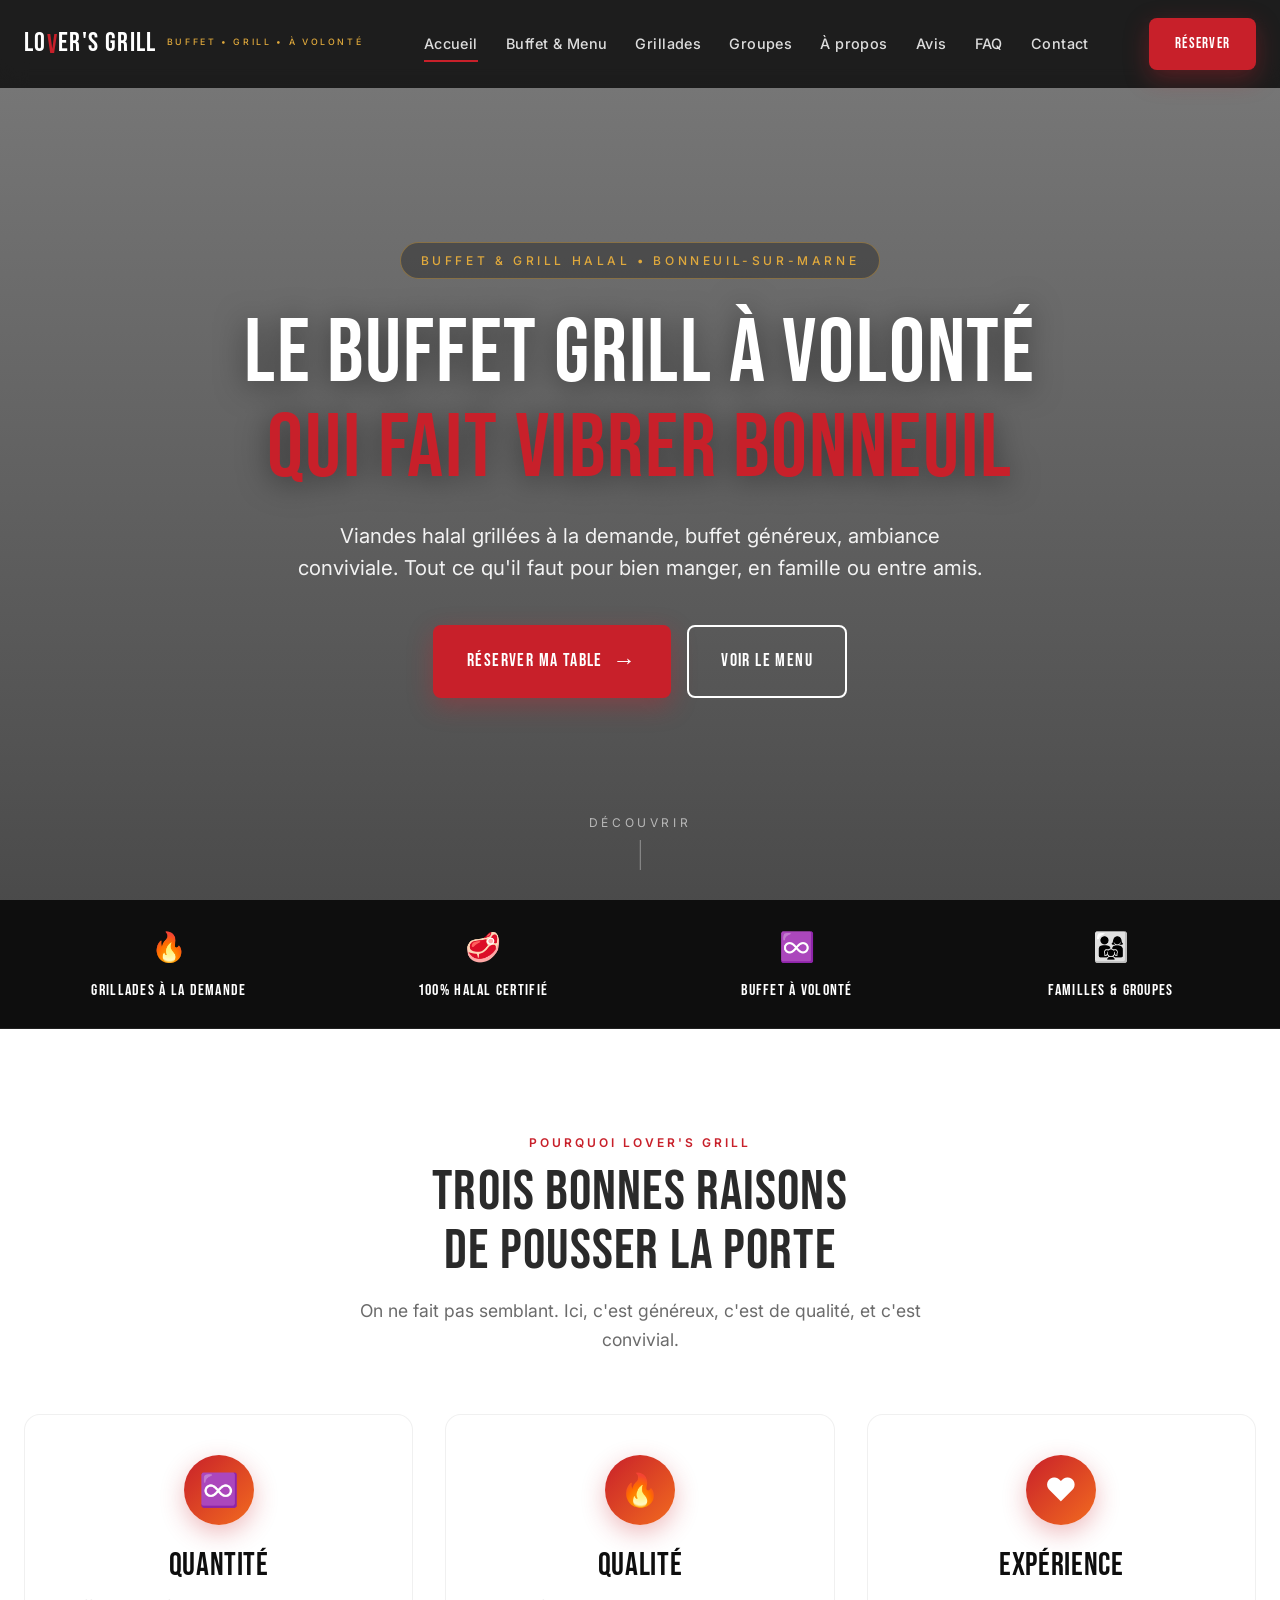
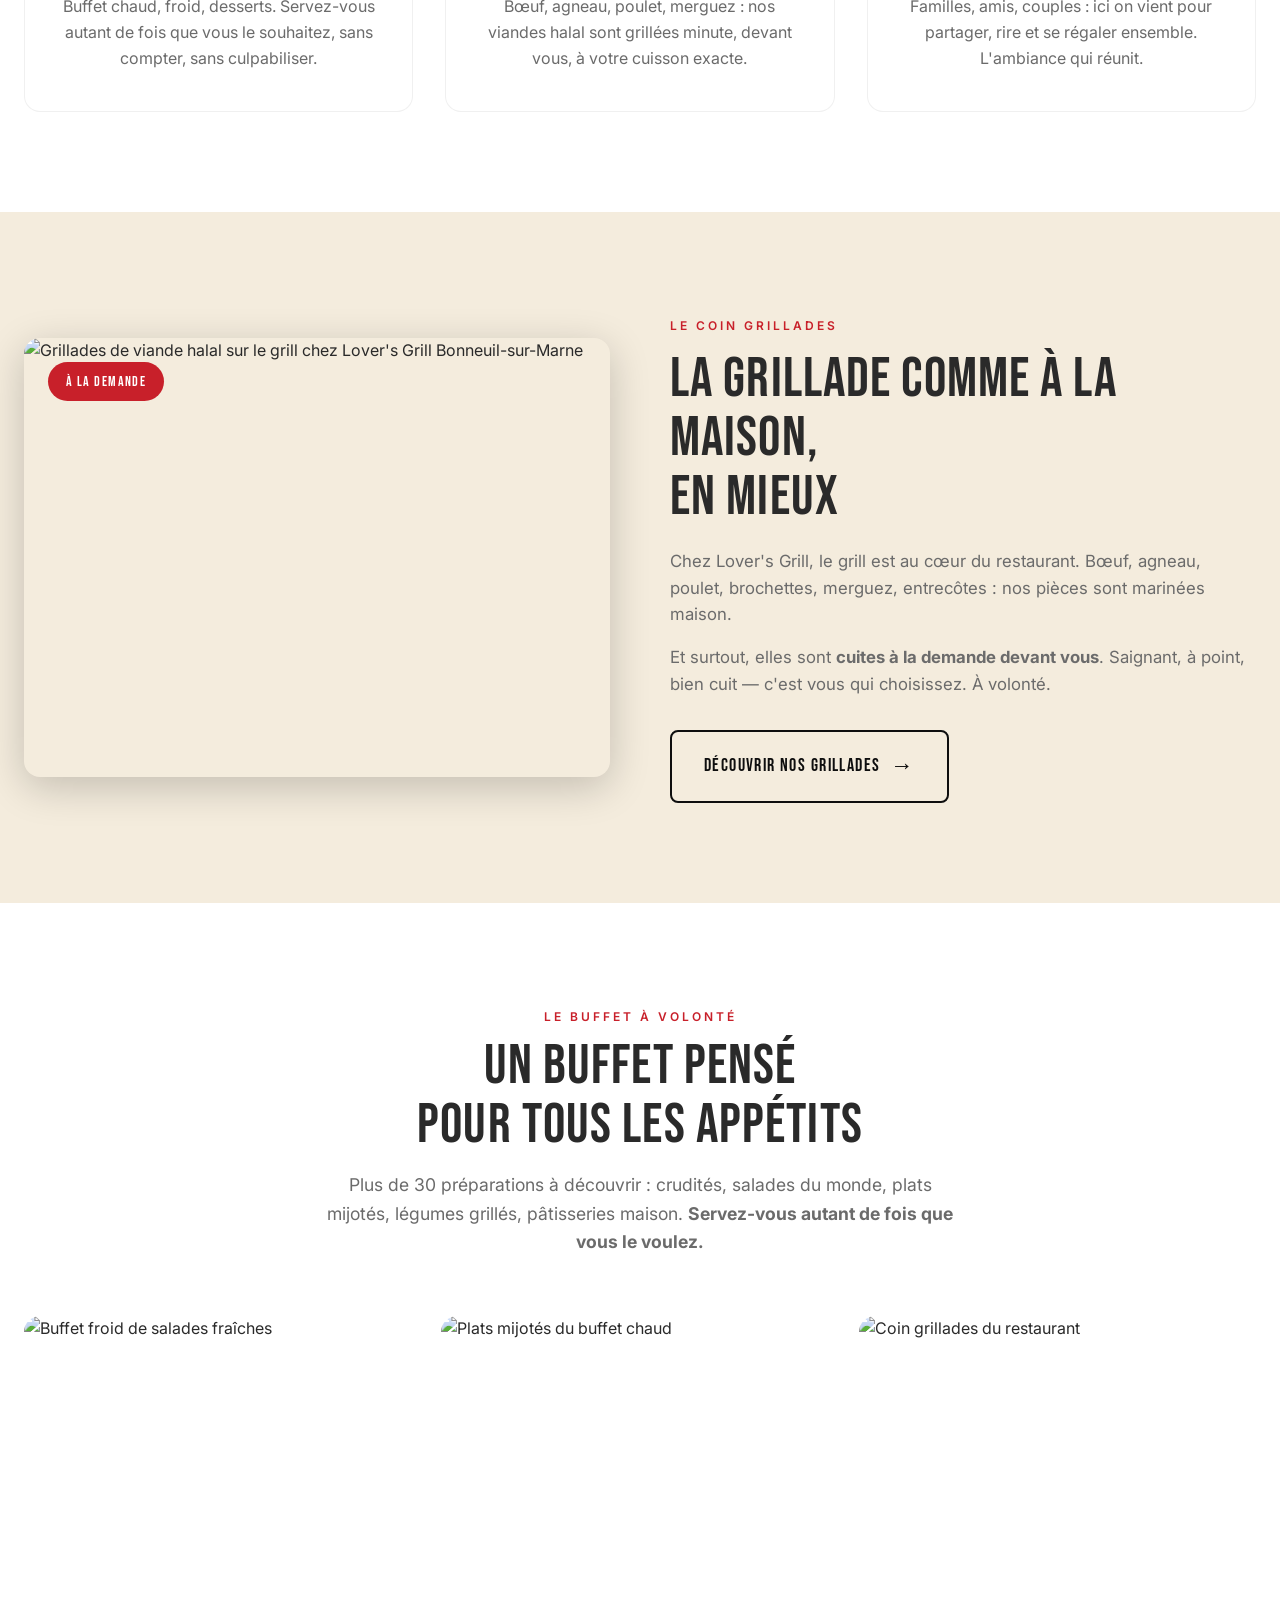
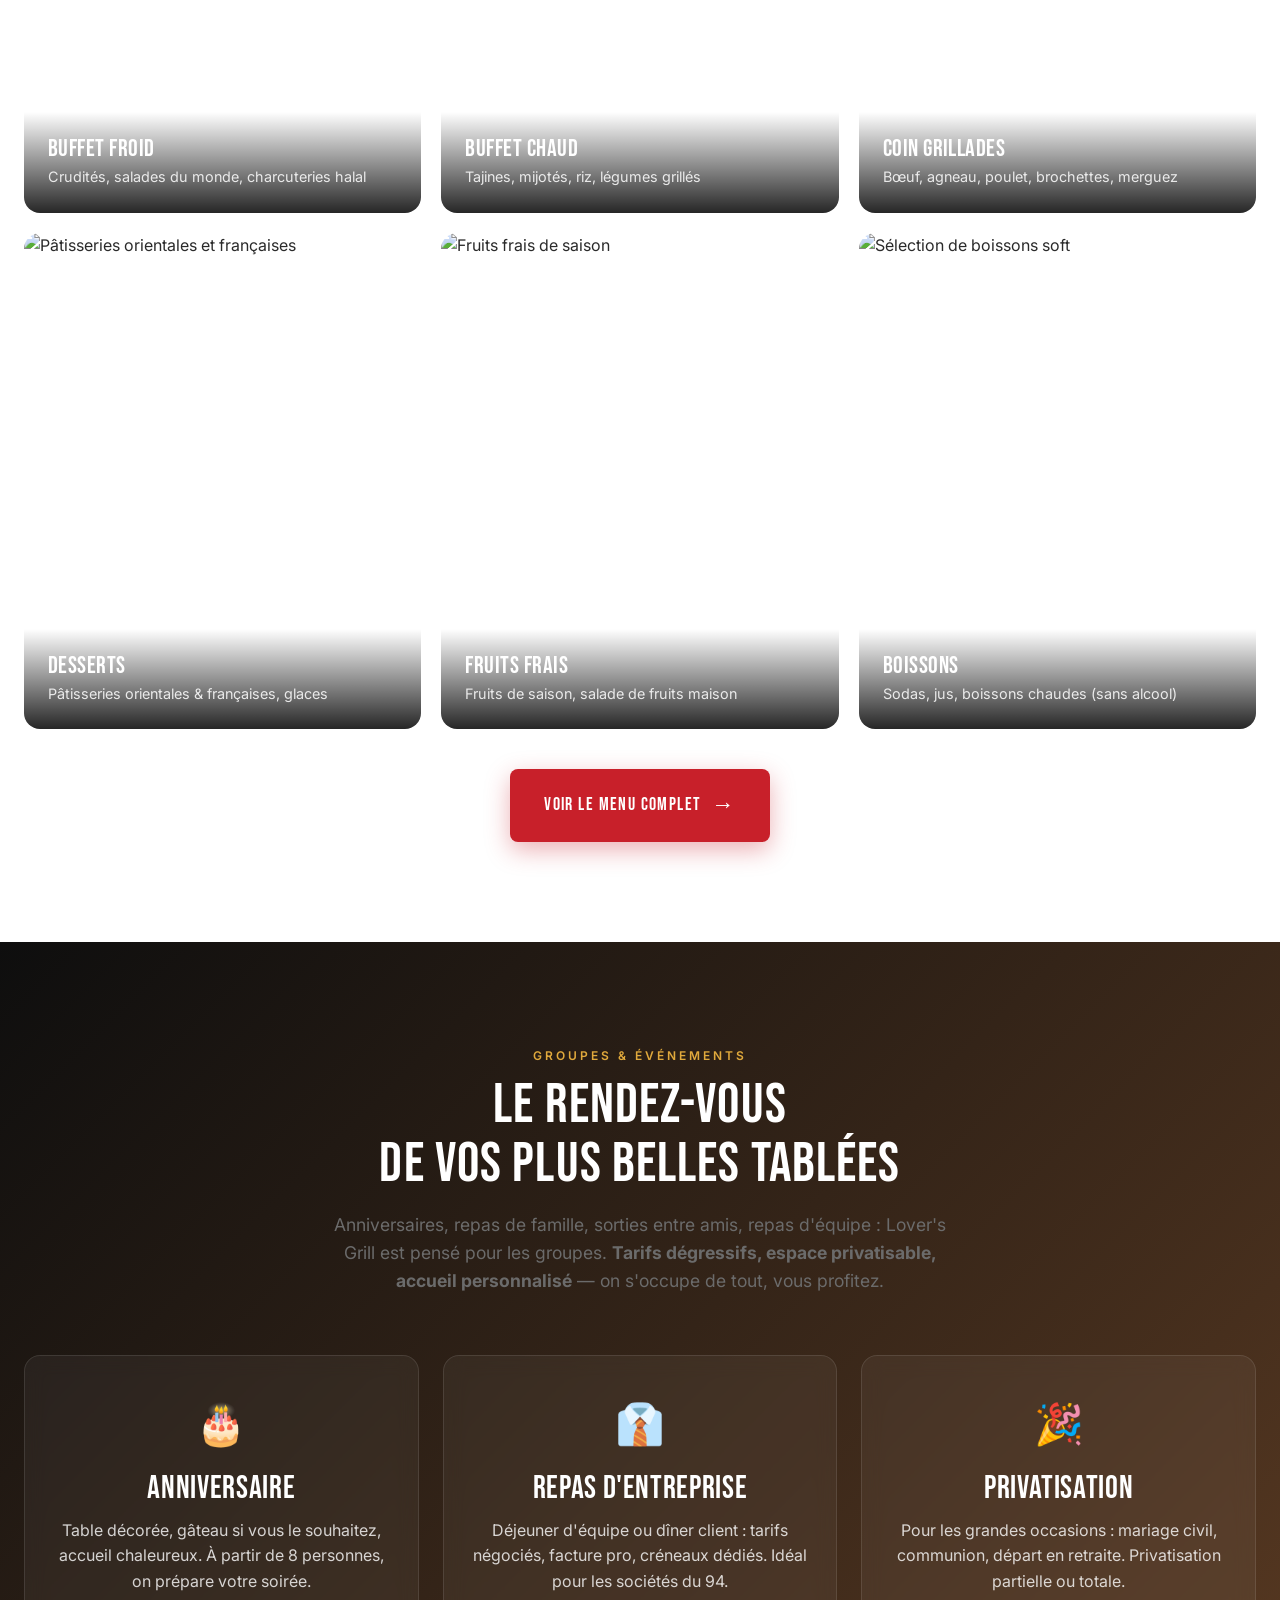
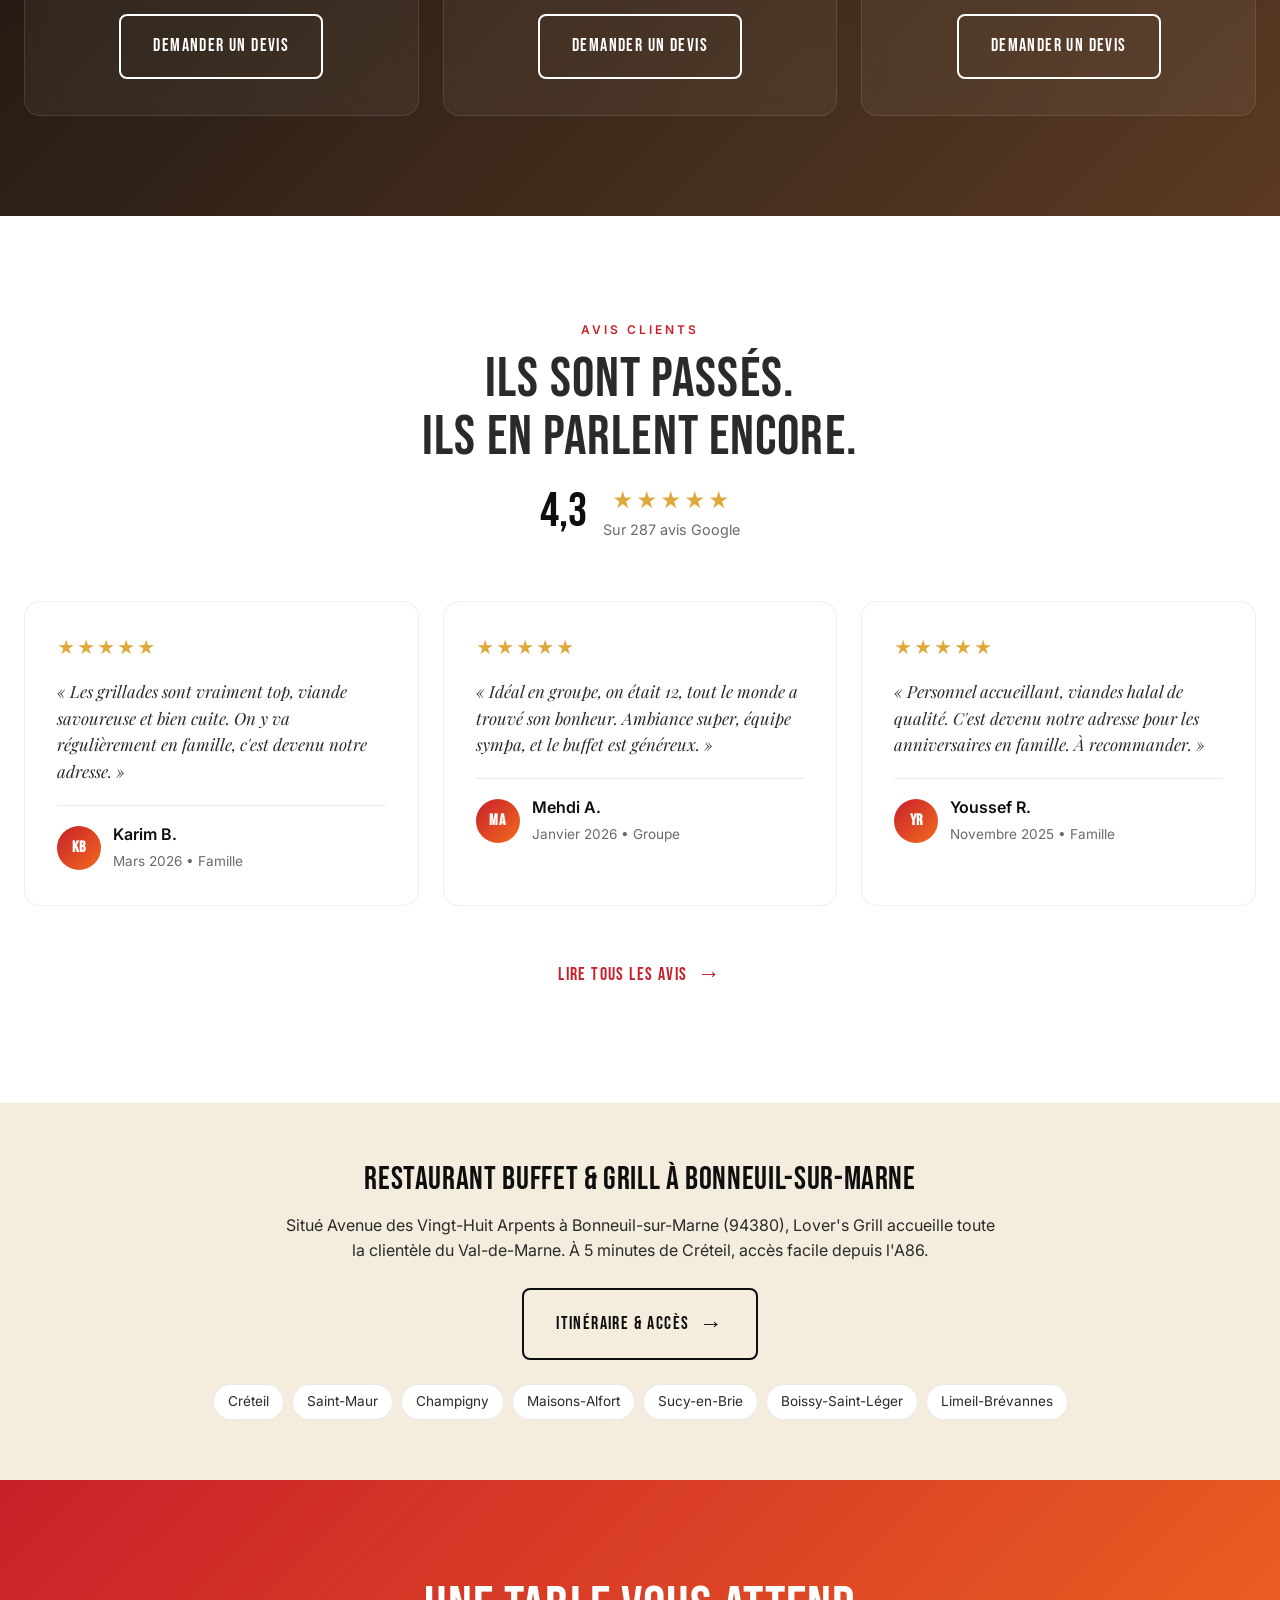
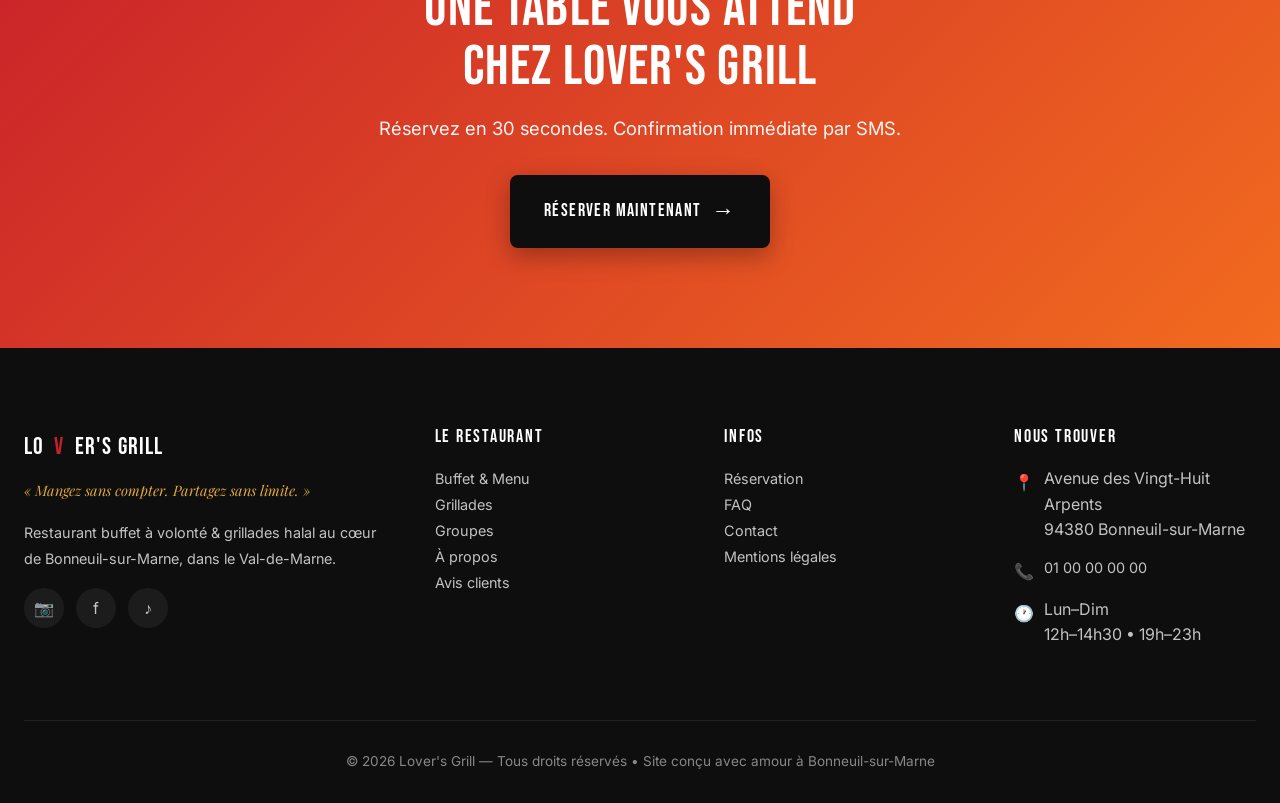
==== index.html @ 6a708412 "Refonte luxe buffet + correction image - Fix: image "Fait Maison" remplacée (URL Unsplash cassée) - " ====
<!DOCTYPE html>
<html lang="fr">
<head>
  <meta charset="UTF-8">
  <meta name="viewport" content="width=device-width, initial-scale=1.0">
  <title>Lover's Grill | Buffet Grill à Volonté Halal — Bonneuil-sur-Marne 94</title>
  <meta name="description" content="Buffet à volonté & grillades halal préparées à la demande à Bonneuil-sur-Marne. Familles, groupes, ambiance conviviale. Réservez votre table en 30 secondes.">
  <meta name="keywords" content="buffet à volonté Bonneuil-sur-Marne, grillades halal 94, restaurant buffet Val-de-Marne, restaurant groupe Bonneuil">
  <meta property="og:title" content="Lover's Grill | Le buffet grill à volonté qui fait vibrer Bonneuil">
  <meta property="og:description" content="Buffet à volonté & grillades halal à Bonneuil-sur-Marne. Familles, groupes, ambiance conviviale.">
  <meta property="og:type" content="restaurant">
  <link rel="preconnect" href="https://fonts.googleapis.com">
  <link rel="preconnect" href="https://fonts.gstatic.com" crossorigin>
  <link href="https://fonts.googleapis.com/css2?family=Bebas+Neue&family=Inter:wght@400;500;600;700&family=Playfair+Display:ital,wght@0,400;0,700;1,400;1,700&display=swap" rel="stylesheet">
  <link rel="stylesheet" href="assets/style.css">
  <script type="application/ld+json">
  {
    "@context": "https://schema.org",
    "@type": "Restaurant",
    "name": "Lover's Grill",
    "image": "https://images.unsplash.com/photo-1558030006-450675393462?w=1200",
    "address": {
      "@type": "PostalAddress",
      "streetAddress": "Avenue des Vingt-Huit Arpents",
      "addressLocality": "Bonneuil-sur-Marne",
      "postalCode": "94380",
      "addressCountry": "FR"
    },
    "servesCuisine": ["Halal", "Grillades", "Buffet"],
    "priceRange": "€€",
    "telephone": "+33 1 00 00 00 00",
    "url": "https://loversgrill.fr",
    "aggregateRating": {
      "@type": "AggregateRating",
      "ratingValue": "4.3",
      "reviewCount": "287"
    }
  }
  </script>
</head>
<body>

<!-- HEADER -->
<header class="header">
  <div class="container">
    <nav class="nav">
      <a href="index.html" class="logo">
        <span>LO<span class="flame">V</span>ER'S GRILL</span>
        <small>BUFFET • GRILL • À VOLONTÉ</small>
      </a>
      <ul class="nav-links">
        <li><a href="index.html" class="active">Accueil</a></li>
        <li><a href="buffet-menu.html">Buffet & Menu</a></li>
        <li><a href="grillades.html">Grillades</a></li>
        <li><a href="groupes-evenements.html">Groupes</a></li>
        <li><a href="a-propos.html">À propos</a></li>
        <li><a href="avis-clients.html">Avis</a></li>
        <li><a href="faq.html">FAQ</a></li>
        <li><a href="contact.html">Contact</a></li>
      </ul>
      <a href="reservation.html" class="btn btn-primary nav-cta">Réserver</a>
      <div class="burger"><span></span><span></span><span></span></div>
    </nav>
  </div>
</header>

<!-- HERO -->
<section class="hero">
  <div class="hero-bg"></div>
  <div class="hero-content">
    <span class="hero-eyebrow">Buffet & Grill Halal • Bonneuil-sur-Marne</span>
    <h1>Le buffet grill à volonté<br><span class="accent">qui fait vibrer Bonneuil</span></h1>
    <p>Viandes halal grillées à la demande, buffet généreux, ambiance conviviale. Tout ce qu'il faut pour bien manger, en famille ou entre amis.</p>
    <div class="hero-ctas">
      <a href="reservation.html" class="btn btn-primary btn-arrow">Réserver ma table</a>
      <a href="buffet-menu.html" class="btn btn-secondary">Voir le menu</a>
    </div>
  </div>
  <div class="scroll-hint">Découvrir</div>
</section>

<!-- TRUST BAR -->
<section class="trust-bar">
  <div class="container">
    <div class="trust-grid">
      <div class="trust-item"><span class="icon">🔥</span><span class="label">Grillades à la demande</span></div>
      <div class="trust-item"><span class="icon">🥩</span><span class="label">100% Halal certifié</span></div>
      <div class="trust-item"><span class="icon">♾️</span><span class="label">Buffet à volonté</span></div>
      <div class="trust-item"><span class="icon">👨‍👩‍👧</span><span class="label">Familles & groupes</span></div>
    </div>
  </div>
</section>

<!-- POURQUOI -->
<section class="section">
  <div class="container">
    <div class="section-header reveal">
      <span class="eyebrow">Pourquoi Lover's Grill</span>
      <h2>Trois bonnes raisons<br>de pousser la porte</h2>
      <p>On ne fait pas semblant. Ici, c'est généreux, c'est de qualité, et c'est convivial.</p>
    </div>
    <div class="features-grid">
      <div class="feature-card reveal">
        <div class="feature-icon">♾️</div>
        <h3>Quantité</h3>
        <p>Buffet chaud, froid, desserts. Servez-vous autant de fois que vous le souhaitez, sans compter, sans culpabiliser.</p>
      </div>
      <div class="feature-card reveal">
        <div class="feature-icon">🔥</div>
        <h3>Qualité</h3>
        <p>Bœuf, agneau, poulet, merguez : nos viandes halal sont grillées minute, devant vous, à votre cuisson exacte.</p>
      </div>
      <div class="feature-card reveal">
        <div class="feature-icon">❤️</div>
        <h3>Expérience</h3>
        <p>Familles, amis, couples : ici on vient pour partager, rire et se régaler ensemble. L'ambiance qui réunit.</p>
      </div>
    </div>
  </div>
</section>

<!-- SECTION GRILLADES -->
<section class="section section-beige">
  <div class="container">
    <div class="split">
      <div class="split-image reveal">
        <span class="badge">À LA DEMANDE</span>
        <img src="https://images.unsplash.com/photo-1546964124-0cce460f38ef?w=800&q=80" alt="Grillades de viande halal sur le grill chez Lover's Grill Bonneuil-sur-Marne">
      </div>
      <div class="split-content reveal">
        <span class="eyebrow">Le coin grillades</span>
        <h2>La grillade comme à la maison,<br>en mieux</h2>
        <p>Chez Lover's Grill, le grill est au cœur du restaurant. Bœuf, agneau, poulet, brochettes, merguez, entrecôtes : nos pièces sont marinées maison.</p>
        <p>Et surtout, elles sont <strong>cuites à la demande devant vous</strong>. Saignant, à point, bien cuit — c'est vous qui choisissez. À volonté.</p>
        <a href="grillades.html" class="btn btn-outline btn-arrow">Découvrir nos grillades</a>
      </div>
    </div>
  </div>
</section>

<!-- BUFFET GALLERY -->
<section class="section">
  <div class="container">
    <div class="section-header reveal">
      <span class="eyebrow">Le buffet à volonté</span>
      <h2>Un buffet pensé<br>pour tous les appétits</h2>
      <p>Plus de 30 préparations à découvrir : crudités, salades du monde, plats mijotés, légumes grillés, pâtisseries maison. <strong>Servez-vous autant de fois que vous le voulez.</strong></p>
    </div>
    <div class="buffet-gallery">
      <div class="buffet-item reveal">
        <img src="https://images.unsplash.com/photo-1540420773420-3366772f4999?w=600&q=80" alt="Buffet froid de salades fraîches">
        <div class="overlay">
          <h3>Buffet froid</h3>
          <p>Crudités, salades du monde, charcuteries halal</p>
        </div>
      </div>
      <div class="buffet-item reveal">
        <img src="https://images.unsplash.com/photo-1565299624946-b28f40a0ae38?w=600&q=80" alt="Plats mijotés du buffet chaud">
        <div class="overlay">
          <h3>Buffet chaud</h3>
          <p>Tajines, mijotés, riz, légumes grillés</p>
        </div>
      </div>
      <div class="buffet-item reveal">
        <img src="https://images.unsplash.com/photo-1558030006-450675393462?w=600&q=80" alt="Coin grillades du restaurant">
        <div class="overlay">
          <h3>Coin grillades</h3>
          <p>Bœuf, agneau, poulet, brochettes, merguez</p>
        </div>
      </div>
      <div class="buffet-item reveal">
        <img src="https://images.unsplash.com/photo-1563805042-7684c019e1cb?w=600&q=80" alt="Pâtisseries orientales et françaises">
        <div class="overlay">
          <h3>Desserts</h3>
          <p>Pâtisseries orientales & françaises, glaces</p>
        </div>
      </div>
      <div class="buffet-item reveal">
        <img src="https://images.unsplash.com/photo-1490474418585-ba9bad8fd0ea?w=600&q=80" alt="Fruits frais de saison">
        <div class="overlay">
          <h3>Fruits frais</h3>
          <p>Fruits de saison, salade de fruits maison</p>
        </div>
      </div>
      <div class="buffet-item reveal">
        <img src="https://images.unsplash.com/photo-1437418747212-8d9709afab22?w=600&q=80" alt="Sélection de boissons soft">
        <div class="overlay">
          <h3>Boissons</h3>
          <p>Sodas, jus, boissons chaudes (sans alcool)</p>
        </div>
      </div>
    </div>
    <div style="text-align:center; margin-top: 40px;" class="reveal">
      <a href="buffet-menu.html" class="btn btn-primary btn-arrow">Voir le menu complet</a>
    </div>
  </div>
</section>

<!-- GROUPES -->
<section class="section groups">
  <div class="container">
    <div class="section-header reveal">
      <span class="eyebrow" style="color:var(--or)">Groupes & Événements</span>
      <h2>Le rendez-vous<br>de vos plus belles tablées</h2>
      <p>Anniversaires, repas de famille, sorties entre amis, repas d'équipe : Lover's Grill est pensé pour les groupes. <strong>Tarifs dégressifs, espace privatisable, accueil personnalisé</strong> — on s'occupe de tout, vous profitez.</p>
    </div>
    <div class="groups-grid">
      <div class="group-card reveal">
        <span class="emoji">🎂</span>
        <h3>Anniversaire</h3>
        <p>Table décorée, gâteau si vous le souhaitez, accueil chaleureux. À partir de 8 personnes, on prépare votre soirée.</p>
        <a href="groupes-evenements.html" class="btn btn-secondary">Demander un devis</a>
      </div>
      <div class="group-card reveal">
        <span class="emoji">👔</span>
        <h3>Repas d'entreprise</h3>
        <p>Déjeuner d'équipe ou dîner client : tarifs négociés, facture pro, créneaux dédiés. Idéal pour les sociétés du 94.</p>
        <a href="groupes-evenements.html" class="btn btn-secondary">Demander un devis</a>
      </div>
      <div class="group-card reveal">
        <span class="emoji">🎉</span>
        <h3>Privatisation</h3>
        <p>Pour les grandes occasions : mariage civil, communion, départ en retraite. Privatisation partielle ou totale.</p>
        <a href="groupes-evenements.html" class="btn btn-secondary">Demander un devis</a>
      </div>
    </div>
  </div>
</section>

<!-- TÉMOIGNAGES -->
<section class="section">
  <div class="container">
    <div class="section-header reveal">
      <span class="eyebrow">Avis clients</span>
      <h2>Ils sont passés.<br>Ils en parlent encore.</h2>
      <div class="google-rating">
        <span class="score">4,3</span>
        <div class="stars-wrap">
          <div class="stars">★★★★★</div>
          <small>Sur 287 avis Google</small>
        </div>
      </div>
    </div>
    <div class="testimonials-grid">
      <div class="testimonial reveal">
        <div class="stars">★★★★★</div>
        <p>« Les grillades sont vraiment top, viande savoureuse et bien cuite. On y va régulièrement en famille, c'est devenu notre adresse. »</p>
        <div class="author">
          <div class="avatar">KB</div>
          <div class="author-info">
            <strong>Karim B.</strong>
            <small>Mars 2026 • Famille</small>
          </div>
        </div>
      </div>
      <div class="testimonial reveal">
        <div class="stars">★★★★★</div>
        <p>« Idéal en groupe, on était 12, tout le monde a trouvé son bonheur. Ambiance super, équipe sympa, et le buffet est généreux. »</p>
        <div class="author">
          <div class="avatar">MA</div>
          <div class="author-info">
            <strong>Mehdi A.</strong>
            <small>Janvier 2026 • Groupe</small>
          </div>
        </div>
      </div>
      <div class="testimonial reveal">
        <div class="stars">★★★★★</div>
        <p>« Personnel accueillant, viandes halal de qualité. C'est devenu notre adresse pour les anniversaires en famille. À recommander. »</p>
        <div class="author">
          <div class="avatar">YR</div>
          <div class="author-info">
            <strong>Youssef R.</strong>
            <small>Novembre 2025 • Famille</small>
          </div>
        </div>
      </div>
    </div>
    <div style="text-align:center; margin-top: 40px;" class="reveal">
      <a href="avis-clients.html" class="btn btn-ghost btn-arrow">Lire tous les avis</a>
    </div>
  </div>
</section>

<!-- LOCAL SEO -->
<section class="local-banner">
  <div class="container">
    <div class="reveal">
      <h3>Restaurant buffet & grill à Bonneuil-sur-Marne</h3>
      <p>Situé Avenue des Vingt-Huit Arpents à Bonneuil-sur-Marne (94380), Lover's Grill accueille toute la clientèle du Val-de-Marne. À 5 minutes de Créteil, accès facile depuis l'A86.</p>
      <a href="contact.html" class="btn btn-outline btn-arrow">Itinéraire & accès</a>
      <div class="location-tags">
        <span>Créteil</span><span>Saint-Maur</span><span>Champigny</span><span>Maisons-Alfort</span>
        <span>Sucy-en-Brie</span><span>Boissy-Saint-Léger</span><span>Limeil-Brévannes</span>
      </div>
    </div>
  </div>
</section>

<!-- CTA FINAL -->
<section class="cta-final section">
  <div class="container">
    <div class="reveal">
      <h2>Une table vous attend<br>chez Lover's Grill</h2>
      <p>Réservez en 30 secondes. Confirmation immédiate par SMS.</p>
      <a href="reservation.html" class="btn btn-primary btn-arrow">Réserver maintenant</a>
    </div>
  </div>
</section>

<!-- FOOTER -->
<footer class="footer">
  <div class="container">
    <div class="footer-grid">
      <div class="footer-col">
        <div class="logo">LO<span style="color:var(--rouge)">V</span>ER'S GRILL</div>
        <p class="baseline">« Mangez sans compter. Partagez sans limite. »</p>
        <p>Restaurant buffet à volonté & grillades halal au cœur de Bonneuil-sur-Marne, dans le Val-de-Marne.</p>
        <div class="socials">
          <a href="#" aria-label="Instagram">📷</a>
          <a href="#" aria-label="Facebook">f</a>
          <a href="#" aria-label="TikTok">♪</a>
        </div>
      </div>
      <div class="footer-col">
        <h4>Le restaurant</h4>
        <ul>
          <li><a href="buffet-menu.html">Buffet & Menu</a></li>
          <li><a href="grillades.html">Grillades</a></li>
          <li><a href="groupes-evenements.html">Groupes</a></li>
          <li><a href="a-propos.html">À propos</a></li>
          <li><a href="avis-clients.html">Avis clients</a></li>
        </ul>
      </div>
      <div class="footer-col">
        <h4>Infos</h4>
        <ul>
          <li><a href="reservation.html">Réservation</a></li>
          <li><a href="faq.html">FAQ</a></li>
          <li><a href="contact.html">Contact</a></li>
          <li><a href="mentions-legales.html">Mentions légales</a></li>
        </ul>
      </div>
      <div class="footer-col">
        <h4>Nous trouver</h4>
        <div class="contact-item"><span class="icon">📍</span><span>Avenue des Vingt-Huit Arpents<br>94380 Bonneuil-sur-Marne</span></div>
        <div class="contact-item"><span class="icon">📞</span><a href="tel:+33100000000">01 00 00 00 00</a></div>
        <div class="contact-item"><span class="icon">🕐</span><span>Lun–Dim<br>12h–14h30 • 19h–23h</span></div>
      </div>
    </div>
    <div class="footer-bottom">
      © <span class="year"></span> Lover's Grill — Tous droits réservés • Site conçu avec amour à Bonneuil-sur-Marne
    </div>
  </div>
</footer>

<!-- MOBILE STICKY -->
<div class="mobile-bar">
  <a href="tel:+33100000000">📞 Appeler</a>
  <a href="contact.html">📍 Itinéraire</a>
  <a href="reservation.html" class="primary">▸ Réserver</a>
</div>

<script src="assets/script.js"></script>
</body>
</html>
---- assets/style.css ----
/* =========================================================
   LOVER'S GRILL — Stylesheet principal
   Palette : Noir, Rouge braise, Orange flamme, Beige, Bois
   ========================================================= */

:root {
  --noir: #0E0E0E;
  --noir-soft: #1A1A1A;
  --rouge: #C8202A;
  --rouge-dark: #A0151D;
  --orange: #F26B1F;
  --or: #E0A93C;
  --beige: #F4ECDD;
  --beige-dark: #E8DCC4;
  --bois: #5A3A22;
  --texte: #2A2A2A;
  --gris: #6B6B6B;
  --blanc: #FFFFFF;
  --olive: #6B7B2C;

  --font-titre: 'Bebas Neue', 'Anton', Impact, sans-serif;
  --font-accent: 'Playfair Display', Georgia, serif;
  --font-corps: 'Inter', -apple-system, BlinkMacSystemFont, sans-serif;

  --radius: 8px;
  --radius-lg: 16px;
  --shadow: 0 4px 20px rgba(0,0,0,.08);
  --shadow-strong: 0 10px 40px rgba(0,0,0,.2);
  --transition: all .3s cubic-bezier(.4,0,.2,1);
}

* { box-sizing: border-box; margin: 0; padding: 0; }

html { scroll-behavior: smooth; -webkit-text-size-adjust: 100%; }

body {
  font-family: var(--font-corps);
  font-size: 16px;
  line-height: 1.6;
  color: var(--texte);
  background: var(--blanc);
  overflow-x: hidden;
}

img { max-width: 100%; height: auto; display: block; }
a { color: inherit; text-decoration: none; transition: var(--transition); }
button { font-family: inherit; cursor: pointer; border: none; background: none; }

h1, h2, h3, h4 {
  font-family: var(--font-titre);
  font-weight: 400;
  line-height: 1.05;
  letter-spacing: .02em;
  text-transform: uppercase;
}

h1 { font-size: clamp(2.5rem, 6vw, 5rem); }
h2 { font-size: clamp(2rem, 4.5vw, 3.5rem); }
h3 { font-size: clamp(1.4rem, 2.5vw, 2rem); }
h4 { font-size: 1.25rem; }

.subtitle {
  font-family: var(--font-accent);
  font-style: italic;
  font-size: 1.15rem;
  color: var(--or);
  letter-spacing: .02em;
}

.container {
  width: 100%;
  max-width: 1280px;
  margin: 0 auto;
  padding: 0 24px;
}

.section { padding: 100px 0; }
.section-dark { background: var(--noir); color: var(--blanc); }
.section-beige { background: var(--beige); }

.section-header { text-align: center; margin-bottom: 60px; }
.section-header .eyebrow {
  display: inline-block;
  font-family: var(--font-corps);
  font-size: .75rem;
  font-weight: 600;
  letter-spacing: .25em;
  text-transform: uppercase;
  color: var(--rouge);
  margin-bottom: 12px;
}
.section-header h2 { margin-bottom: 16px; }
.section-header p { font-size: 1.1rem; color: var(--gris); max-width: 640px; margin: 0 auto; }
.section-dark .section-header p { color: rgba(255,255,255,.75); }

/* =========== BOUTONS =========== */
.btn {
  display: inline-flex;
  align-items: center;
  justify-content: center;
  gap: 10px;
  padding: 16px 32px;
  font-family: var(--font-titre);
  font-size: 1.1rem;
  letter-spacing: .08em;
  text-transform: uppercase;
  border-radius: var(--radius);
  transition: var(--transition);
  cursor: pointer;
  border: 2px solid transparent;
  white-space: nowrap;
}
.btn-primary {
  background: var(--rouge);
  color: var(--blanc);
  box-shadow: 0 8px 24px rgba(200,32,42,.35);
}
.btn-primary:hover {
  background: var(--rouge-dark);
  transform: translateY(-2px);
  box-shadow: 0 12px 30px rgba(200,32,42,.5);
}
.btn-secondary {
  background: transparent;
  color: var(--blanc);
  border-color: var(--blanc);
}
.btn-secondary:hover { background: var(--blanc); color: var(--noir); }
.btn-outline {
  background: transparent;
  color: var(--noir);
  border-color: var(--noir);
}
.btn-outline:hover { background: var(--noir); color: var(--blanc); }
.btn-ghost { color: var(--rouge); padding: 8px 0; }
.btn-ghost:hover { color: var(--rouge-dark); transform: translateX(4px); }

.btn-arrow::after { content: "→"; font-size: 1.3em; transition: transform .3s; }
.btn-arrow:hover::after { transform: translateX(4px); }

/* =========== HEADER / NAV =========== */
.header {
  position: fixed;
  top: 0; left: 0; right: 0;
  z-index: 100;
  padding: 18px 0;
  background: rgba(14,14,14,.85);
  backdrop-filter: blur(12px);
  -webkit-backdrop-filter: blur(12px);
  transition: var(--transition);
}
.header.scrolled {
  background: rgba(14,14,14,.95);
  padding: 12px 0;
  box-shadow: var(--shadow-strong);
}
.nav {
  display: flex;
  align-items: center;
  justify-content: space-between;
  gap: 24px;
}
.logo {
  font-family: var(--font-titre);
  font-size: 1.7rem;
  color: var(--blanc);
  letter-spacing: .05em;
  display: flex;
  align-items: center;
  gap: 10px;
}
.logo .flame { color: var(--rouge); display: inline-block; transform: translateY(2px); }
.logo small {
  display: block;
  font-family: var(--font-corps);
  font-size: .55rem;
  letter-spacing: .3em;
  color: var(--or);
  margin-top: -4px;
  font-weight: 500;
}

.nav-links {
  display: flex;
  list-style: none;
  gap: 28px;
  align-items: center;
}
.nav-links a {
  color: rgba(255,255,255,.85);
  font-size: .9rem;
  font-weight: 500;
  letter-spacing: .03em;
  position: relative;
  padding: 6px 0;
}
.nav-links a:hover { color: var(--blanc); }
.nav-links a.active::after,
.nav-links a:hover::after {
  content: "";
  position: absolute;
  bottom: -4px;
  left: 0;
  width: 100%;
  height: 2px;
  background: var(--rouge);
}
.nav-cta { padding: 12px 24px; font-size: .95rem; }

.burger {
  display: none;
  width: 32px;
  height: 24px;
  position: relative;
  cursor: pointer;
}
.burger span {
  display: block;
  position: absolute;
  height: 3px;
  width: 100%;
  background: var(--blanc);
  border-radius: 2px;
  transition: var(--transition);
}
.burger span:nth-child(1) { top: 0; }
.burger span:nth-child(2) { top: 10px; }
.burger span:nth-child(3) { top: 20px; }
.burger.open span:nth-child(1) { top: 10px; transform: rotate(45deg); }
.burger.open span:nth-child(2) { opacity: 0; }
.burger.open span:nth-child(3) { top: 10px; transform: rotate(-45deg); }

/* =========== HERO =========== */
.hero {
  position: relative;
  min-height: 100vh;
  display: flex;
  align-items: center;
  justify-content: center;
  text-align: center;
  color: var(--blanc);
  overflow: hidden;
  padding: 120px 24px 80px;
}
.hero-bg {
  position: absolute;
  inset: 0;
  background: linear-gradient(rgba(14,14,14,.55), rgba(14,14,14,.75)),
              url('https://images.unsplash.com/photo-1558030006-450675393462?w=1920&q=80') center/cover no-repeat;
  z-index: -1;
  animation: zoomSlow 20s ease-in-out infinite alternate;
}
@keyframes zoomSlow {
  from { transform: scale(1); }
  to { transform: scale(1.1); }
}
.hero-content { max-width: 900px; position: relative; z-index: 2; }
.hero-eyebrow {
  display: inline-block;
  padding: 8px 20px;
  border: 1px solid rgba(224,169,60,.4);
  background: rgba(0,0,0,.3);
  border-radius: 100px;
  font-size: .75rem;
  letter-spacing: .3em;
  color: var(--or);
  margin-bottom: 28px;
  text-transform: uppercase;
  font-weight: 500;
  animation: fadeInUp .8s ease both;
}
.hero h1 {
  font-size: clamp(2.8rem, 7vw, 6rem);
  margin-bottom: 24px;
  text-shadow: 0 4px 30px rgba(0,0,0,.5);
  animation: fadeInUp .8s ease .15s both;
}
.hero h1 .accent { color: var(--rouge); display: block; }
.hero p {
  font-size: clamp(1.05rem, 1.6vw, 1.3rem);
  max-width: 700px;
  margin: 0 auto 40px;
  color: rgba(255,255,255,.92);
  animation: fadeInUp .8s ease .3s both;
}
.hero-ctas {
  display: flex;
  gap: 16px;
  justify-content: center;
  flex-wrap: wrap;
  animation: fadeInUp .8s ease .45s both;
}
@keyframes fadeInUp {
  from { opacity: 0; transform: translateY(30px); }
  to { opacity: 1; transform: translateY(0); }
}
.scroll-hint {
  position: absolute;
  bottom: 30px;
  left: 50%;
  transform: translateX(-50%);
  color: rgba(255,255,255,.6);
  font-size: .75rem;
  letter-spacing: .3em;
  text-transform: uppercase;
  animation: bounce 2s ease infinite;
}
.scroll-hint::after {
  content: "";
  display: block;
  width: 1px;
  height: 30px;
  background: rgba(255,255,255,.4);
  margin: 8px auto 0;
}
@keyframes bounce {
  0%, 100% { transform: translateX(-50%) translateY(0); }
  50% { transform: translateX(-50%) translateY(8px); }
}

/* =========== TRUST BAR =========== */
.trust-bar {
  background: var(--noir);
  color: var(--blanc);
  padding: 24px 0;
  border-bottom: 1px solid rgba(255,255,255,.08);
}
.trust-grid {
  display: grid;
  grid-template-columns: repeat(4, 1fr);
  gap: 24px;
  text-align: center;
}
.trust-item {
  display: flex;
  flex-direction: column;
  align-items: center;
  gap: 8px;
}
.trust-item .icon { font-size: 1.8rem; color: var(--rouge); }
.trust-item .label {
  font-family: var(--font-titre);
  font-size: 1rem;
  letter-spacing: .08em;
}

/* =========== CARDS / FEATURES =========== */
.features-grid {
  display: grid;
  grid-template-columns: repeat(3, 1fr);
  gap: 32px;
  margin-top: 40px;
}
.feature-card {
  background: var(--blanc);
  border-radius: var(--radius-lg);
  padding: 40px 32px;
  text-align: center;
  border: 1px solid rgba(0,0,0,.06);
  transition: var(--transition);
  position: relative;
  overflow: hidden;
}
.feature-card::before {
  content: "";
  position: absolute;
  top: 0; left: 0;
  width: 100%; height: 4px;
  background: linear-gradient(90deg, var(--rouge), var(--orange));
  transform: scaleX(0);
  transform-origin: left;
  transition: transform .4s ease;
}
.feature-card:hover {
  transform: translateY(-8px);
  box-shadow: var(--shadow-strong);
}
.feature-card:hover::before { transform: scaleX(1); }
.feature-icon {
  width: 70px; height: 70px;
  border-radius: 50%;
  background: linear-gradient(135deg, var(--rouge), var(--orange));
  display: flex; align-items: center; justify-content: center;
  margin: 0 auto 24px;
  font-size: 2rem;
  color: var(--blanc);
  box-shadow: 0 8px 24px rgba(200,32,42,.3);
}
.feature-card h3 { color: var(--noir); margin-bottom: 12px; }
.feature-card p { color: var(--gris); }

/* =========== SPLIT (image + text) =========== */
.split {
  display: grid;
  grid-template-columns: 1fr 1fr;
  gap: 60px;
  align-items: center;
}
.split.reverse .split-image { order: 2; }
.split-image {
  border-radius: var(--radius-lg);
  overflow: hidden;
  position: relative;
  aspect-ratio: 4/3;
  box-shadow: var(--shadow-strong);
}
.split-image img {
  width: 100%; height: 100%;
  object-fit: cover;
  transition: transform .8s ease;
}
.split-image:hover img { transform: scale(1.05); }
.split-image .badge {
  position: absolute;
  top: 24px; left: 24px;
  background: var(--rouge);
  color: var(--blanc);
  padding: 8px 18px;
  border-radius: 100px;
  font-family: var(--font-titre);
  font-size: .9rem;
  letter-spacing: .1em;
}
.split-content .eyebrow {
  display: inline-block;
  font-family: var(--font-corps);
  font-size: .75rem;
  font-weight: 600;
  letter-spacing: .25em;
  text-transform: uppercase;
  color: var(--rouge);
  margin-bottom: 16px;
}
.split-content h2 { margin-bottom: 20px; }
.split-content p { font-size: 1.05rem; color: var(--gris); margin-bottom: 16px; }
.split-content .btn { margin-top: 16px; }

/* =========== BUFFET GALLERY =========== */
.buffet-gallery {
  display: grid;
  grid-template-columns: repeat(3, 1fr);
  gap: 20px;
  margin-top: 40px;
}
.buffet-item {
  position: relative;
  border-radius: var(--radius-lg);
  overflow: hidden;
  aspect-ratio: 4/5;
  cursor: pointer;
  transition: var(--transition);
}
.buffet-item img {
  width: 100%; height: 100%;
  object-fit: cover;
  transition: transform .6s ease;
}
.buffet-item:hover { transform: translateY(-6px); box-shadow: var(--shadow-strong); }
.buffet-item:hover img { transform: scale(1.08); }
.buffet-item .overlay {
  position: absolute;
  bottom: 0; left: 0; right: 0;
  padding: 24px;
  background: linear-gradient(transparent, rgba(0,0,0,.85));
  color: var(--blanc);
}
.buffet-item h3 { font-size: 1.5rem; margin-bottom: 4px; }
.buffet-item p { font-size: .9rem; opacity: .85; }

/* =========== GROUPS SECTION =========== */
.groups {
  background: linear-gradient(135deg, var(--noir) 0%, var(--bois) 100%);
  color: var(--blanc);
  position: relative;
  overflow: hidden;
}
.groups::before {
  content: "";
  position: absolute;
  inset: 0;
  background: url('https://images.unsplash.com/photo-1414235077428-338989a2e8c0?w=1920&q=80') center/cover;
  opacity: .15;
  z-index: 0;
}
.groups .container { position: relative; z-index: 1; }
.groups-grid {
  display: grid;
  grid-template-columns: repeat(3, 1fr);
  gap: 24px;
  margin-top: 50px;
}
.group-card {
  background: rgba(255,255,255,.05);
  border: 1px solid rgba(255,255,255,.1);
  border-radius: var(--radius-lg);
  padding: 36px 28px;
  text-align: center;
  backdrop-filter: blur(10px);
  transition: var(--transition);
}
.group-card:hover {
  background: rgba(200,32,42,.15);
  border-color: var(--rouge);
  transform: translateY(-6px);
}
.group-card .emoji { font-size: 2.5rem; margin-bottom: 16px; display: block; }
.group-card h3 { margin-bottom: 12px; }
.group-card p { color: rgba(255,255,255,.8); margin-bottom: 20px; }

/* =========== TESTIMONIALS =========== */
.testimonials-grid {
  display: grid;
  grid-template-columns: repeat(3, 1fr);
  gap: 24px;
  margin-top: 40px;
}
.testimonial {
  background: var(--blanc);
  border-radius: var(--radius-lg);
  padding: 32px;
  border: 1px solid rgba(0,0,0,.06);
  position: relative;
  transition: var(--transition);
}
.testimonial:hover { transform: translateY(-4px); box-shadow: var(--shadow); }
.testimonial .stars { color: var(--or); margin-bottom: 16px; font-size: 1.1rem; letter-spacing: 2px; }
.testimonial p {
  font-family: var(--font-accent);
  font-style: italic;
  font-size: 1.05rem;
  color: var(--texte);
  margin-bottom: 20px;
  line-height: 1.6;
}
.testimonial .author {
  display: flex;
  align-items: center;
  gap: 12px;
  padding-top: 16px;
  border-top: 1px solid rgba(0,0,0,.08);
}
.testimonial .avatar {
  width: 44px; height: 44px;
  border-radius: 50%;
  background: linear-gradient(135deg, var(--rouge), var(--orange));
  display: flex; align-items: center; justify-content: center;
  color: var(--blanc);
  font-weight: 600;
  font-family: var(--font-titre);
  letter-spacing: .05em;
}
.testimonial .author-info strong { display: block; font-weight: 600; color: var(--noir); }
.testimonial .author-info small { color: var(--gris); font-size: .85rem; }

.google-rating {
  display: flex;
  align-items: center;
  justify-content: center;
  gap: 16px;
  margin-bottom: 16px;
  flex-wrap: wrap;
}
.google-rating .score {
  font-family: var(--font-titre);
  font-size: 3rem;
  color: var(--noir);
  line-height: 1;
}
.section-dark .google-rating .score { color: var(--blanc); }
.google-rating .stars-wrap .stars { color: var(--or); font-size: 1.3rem; letter-spacing: 3px; }
.google-rating .stars-wrap small { display: block; font-size: .9rem; color: var(--gris); }
.section-dark .google-rating .stars-wrap small { color: rgba(255,255,255,.7); }

/* =========== LOCAL SEO BANNER =========== */
.local-banner {
  background: var(--beige);
  padding: 60px 0;
  text-align: center;
}
.local-banner h3 { color: var(--noir); margin-bottom: 16px; }
.local-banner p { color: var(--texte); max-width: 720px; margin: 0 auto 24px; }
.location-tags {
  display: flex; flex-wrap: wrap; justify-content: center; gap: 8px; margin-top: 24px;
}
.location-tags span {
  background: var(--blanc);
  padding: 6px 14px;
  border-radius: 100px;
  font-size: .85rem;
  color: var(--texte);
  border: 1px solid rgba(0,0,0,.08);
}

/* =========== CTA FINAL =========== */
.cta-final {
  background: linear-gradient(135deg, var(--rouge) 0%, var(--orange) 100%);
  color: var(--blanc);
  text-align: center;
  position: relative;
  overflow: hidden;
}
.cta-final::before {
  content: "";
  position: absolute;
  inset: 0;
  background: url('https://images.unsplash.com/photo-1529692236671-f1f6cf9683ba?w=1920&q=80') center/cover;
  opacity: .15;
  z-index: 0;
}
.cta-final .container { position: relative; z-index: 1; }
.cta-final h2 { color: var(--blanc); margin-bottom: 16px; }
.cta-final p { font-size: 1.15rem; margin-bottom: 32px; opacity: .95; }
.cta-final .btn-primary {
  background: var(--noir);
  color: var(--blanc);
  box-shadow: 0 8px 24px rgba(0,0,0,.3);
}
.cta-final .btn-primary:hover { background: var(--blanc); color: var(--rouge); }

/* =========== FOOTER =========== */
.footer {
  background: var(--noir);
  color: rgba(255,255,255,.75);
  padding: 80px 0 30px;
}
.footer-grid {
  display: grid;
  grid-template-columns: 1.5fr 1fr 1fr 1fr;
  gap: 48px;
  margin-bottom: 60px;
}
.footer-col h4 {
  font-family: var(--font-titre);
  color: var(--blanc);
  font-size: 1.1rem;
  letter-spacing: .1em;
  margin-bottom: 20px;
}
.footer-col p, .footer-col a, .footer-col li { font-size: .9rem; line-height: 1.8; }
.footer-col ul { list-style: none; }
.footer-col a:hover { color: var(--rouge); }
.footer-col .baseline {
  font-family: var(--font-accent);
  color: var(--or);
  font-style: italic;
  margin: 12px 0 16px;
}
.footer-col .logo { color: var(--blanc); font-size: 1.5rem; }

.contact-item { display: flex; align-items: flex-start; gap: 10px; margin-bottom: 12px; }
.contact-item .icon { color: var(--rouge); flex-shrink: 0; margin-top: 4px; }

.socials { display: flex; gap: 12px; margin-top: 16px; }
.socials a {
  width: 40px; height: 40px;
  border-radius: 50%;
  background: rgba(255,255,255,.06);
  display: flex; align-items: center; justify-content: center;
  font-size: 1rem;
}
.socials a:hover { background: var(--rouge); color: var(--blanc); }

.footer-bottom {
  padding-top: 30px;
  border-top: 1px solid rgba(255,255,255,.08);
  text-align: center;
  font-size: .85rem;
  color: rgba(255,255,255,.5);
}

/* =========== MOBILE STICKY BAR =========== */
.mobile-bar {
  display: none;
  position: fixed;
  bottom: 0; left: 0; right: 0;
  background: var(--noir);
  border-top: 1px solid rgba(255,255,255,.1);
  z-index: 99;
  padding: 10px;
  gap: 8px;
  justify-content: space-between;
}
.mobile-bar a {
  flex: 1;
  text-align: center;
  padding: 12px 8px;
  color: var(--blanc);
  font-size: .8rem;
  font-family: var(--font-titre);
  letter-spacing: .08em;
  border-radius: var(--radius);
  background: rgba(255,255,255,.05);
}
.mobile-bar a.primary { background: var(--rouge); }

/* =========== PAGE HEADER (sous-pages) =========== */
.page-header {
  padding: 180px 0 80px;
  background: linear-gradient(rgba(14,14,14,.7), rgba(14,14,14,.85)),
              url('https://images.unsplash.com/photo-1555939594-58d7cb561ad1?w=1920&q=80') center/cover;
  color: var(--blanc);
  text-align: center;
}
.page-header h1 { margin-bottom: 16px; }
.page-header p { font-size: 1.15rem; max-width: 700px; margin: 0 auto; opacity: .9; }
.breadcrumb {
  font-size: .85rem;
  letter-spacing: .15em;
  text-transform: uppercase;
  color: var(--or);
  margin-bottom: 16px;
}
.breadcrumb a { color: var(--or); }
.breadcrumb span { opacity: .6; margin: 0 8px; }

/* =========== MENU TABLES =========== */
.menu-tabs {
  display: flex; flex-wrap: wrap; gap: 8px; justify-content: center; margin-bottom: 50px;
}
.menu-tab {
  padding: 12px 24px;
  background: var(--blanc);
  border: 2px solid var(--noir);
  border-radius: 100px;
  font-family: var(--font-titre);
  font-size: 1rem;
  letter-spacing: .08em;
  color: var(--noir);
  cursor: pointer;
  transition: var(--transition);
}
.menu-tab.active, .menu-tab:hover {
  background: var(--rouge);
  border-color: var(--rouge);
  color: var(--blanc);
}

.menu-section { display: none; animation: fadeIn .4s ease; }
.menu-section.active { display: block; }
@keyframes fadeIn {
  from { opacity: 0; transform: translateY(10px); }
  to { opacity: 1; transform: translateY(0); }
}

.menu-grid {
  display: grid;
  grid-template-columns: repeat(2, 1fr);
  gap: 20px 50px;
}
.menu-item {
  display: flex;
  justify-content: space-between;
  gap: 16px;
  padding: 16px 0;
  border-bottom: 1px dashed rgba(0,0,0,.1);
}
.menu-item:last-child { border-bottom: none; }
.menu-item h4 {
  font-family: var(--font-accent);
  font-size: 1.15rem;
  font-weight: 700;
  color: var(--noir);
  margin-bottom: 4px;
  text-transform: none;
  letter-spacing: 0;
}
.menu-item p { font-size: .9rem; color: var(--gris); }
.menu-item .badge-halal {
  display: inline-block;
  font-size: .65rem;
  background: var(--olive);
  color: var(--blanc);
  padding: 2px 8px;
  border-radius: 4px;
  margin-left: 8px;
  vertical-align: middle;
  font-weight: 600;
  letter-spacing: .1em;
}

/* =========== PRICE CARDS =========== */
.price-cards {
  display: grid;
  grid-template-columns: repeat(auto-fit, minmax(240px, 1fr));
  gap: 24px;
  margin: 40px 0;
}
.price-card {
  background: var(--blanc);
  border-radius: var(--radius-lg);
  padding: 32px 24px;
  text-align: center;
  border: 2px solid rgba(0,0,0,.08);
  transition: var(--transition);
}
.price-card.featured {
  border-color: var(--rouge);
  position: relative;
  transform: scale(1.03);
  box-shadow: var(--shadow-strong);
}
.price-card.featured::before {
  content: "POPULAIRE";
  position: absolute;
  top: -12px; left: 50%;
  transform: translateX(-50%);
  background: var(--rouge);
  color: var(--blanc);
  padding: 4px 16px;
  border-radius: 100px;
  font-size: .7rem;
  letter-spacing: .15em;
  font-weight: 600;
}
.price-card:hover { transform: translateY(-6px); box-shadow: var(--shadow-strong); }
.price-card h3 { color: var(--noir); margin-bottom: 8px; }
.price-card .price {
  font-family: var(--font-titre);
  font-size: 3rem;
  color: var(--rouge);
  line-height: 1;
  margin: 16px 0;
}
.price-card .price small { font-size: 1rem; color: var(--gris); }
.price-card p { color: var(--gris); font-size: .9rem; }

/* =========== FORM =========== */
.form-wrap {
  background: var(--blanc);
  padding: 48px;
  border-radius: var(--radius-lg);
  box-shadow: var(--shadow);
  max-width: 720px;
  margin: 0 auto;
}
.form-row {
  display: grid;
  grid-template-columns: 1fr 1fr;
  gap: 20px;
  margin-bottom: 20px;
}
.form-row.full { grid-template-columns: 1fr; }
.form-group label {
  display: block;
  font-size: .85rem;
  font-weight: 600;
  color: var(--noir);
  margin-bottom: 8px;
  letter-spacing: .03em;
}
.form-group input,
.form-group select,
.form-group textarea {
  width: 100%;
  padding: 14px 16px;
  border: 1.5px solid rgba(0,0,0,.12);
  border-radius: var(--radius);
  font-family: var(--font-corps);
  font-size: 1rem;
  background: var(--blanc);
  transition: var(--transition);
}
.form-group input:focus,
.form-group select:focus,
.form-group textarea:focus {
  outline: none;
  border-color: var(--rouge);
  box-shadow: 0 0 0 3px rgba(200,32,42,.1);
}
.form-group textarea { resize: vertical; min-height: 100px; }
.form-submit { width: 100%; padding: 18px; font-size: 1.1rem; }

.form-success {
  display: none;
  text-align: center;
  padding: 40px;
}
.form-success.show { display: block; }
.form-success .check {
  width: 80px; height: 80px;
  border-radius: 50%;
  background: var(--olive);
  color: var(--blanc);
  display: flex; align-items: center; justify-content: center;
  margin: 0 auto 24px;
  font-size: 2.5rem;
}
.form-success h3 { color: var(--noir); margin-bottom: 12px; }

/* =========== FAQ =========== */
.faq-list { max-width: 860px; margin: 0 auto; }
.faq-item {
  background: var(--blanc);
  border: 1px solid rgba(0,0,0,.08);
  border-radius: var(--radius);
  margin-bottom: 12px;
  overflow: hidden;
  transition: var(--transition);
}
.faq-item.open { box-shadow: var(--shadow); border-color: var(--rouge); }
.faq-question {
  width: 100%;
  padding: 22px 28px;
  display: flex;
  justify-content: space-between;
  align-items: center;
  text-align: left;
  background: none;
  cursor: pointer;
  font-family: var(--font-corps);
  font-size: 1.05rem;
  font-weight: 600;
  color: var(--noir);
}
.faq-question .toggle {
  width: 28px; height: 28px;
  border-radius: 50%;
  background: var(--rouge);
  color: var(--blanc);
  display: flex; align-items: center; justify-content: center;
  font-size: 1.2rem;
  transition: transform .3s;
  flex-shrink: 0;
  margin-left: 16px;
}
.faq-item.open .toggle { transform: rotate(45deg); }
.faq-answer {
  max-height: 0;
  overflow: hidden;
  transition: max-height .4s ease, padding .4s ease;
  padding: 0 28px;
  color: var(--gris);
  line-height: 1.7;
}
.faq-item.open .faq-answer { max-height: 500px; padding: 0 28px 22px; }
.faq-category {
  font-family: var(--font-titre);
  font-size: 1.4rem;
  color: var(--rouge);
  margin: 40px 0 20px;
  letter-spacing: .08em;
}
.faq-category:first-child { margin-top: 0; }

/* =========== CONTACT =========== */
.contact-grid {
  display: grid;
  grid-template-columns: 1fr 1fr;
  gap: 50px;
  align-items: start;
}
.contact-info {
  background: var(--noir);
  color: var(--blanc);
  padding: 48px;
  border-radius: var(--radius-lg);
}
.contact-info h3 { color: var(--blanc); margin-bottom: 24px; }
.contact-info .contact-item { margin-bottom: 20px; }
.contact-info .contact-item .icon { color: var(--rouge); font-size: 1.3rem; }
.contact-info .contact-item div { line-height: 1.5; }
.contact-info .contact-item strong { display: block; color: var(--blanc); font-size: .95rem; margin-bottom: 4px; }
.contact-info .contact-item p, .contact-info .contact-item a { color: rgba(255,255,255,.8); font-size: .95rem; }
.map-wrap {
  border-radius: var(--radius-lg);
  overflow: hidden;
  height: 100%;
  min-height: 400px;
}
.map-wrap iframe { width: 100%; height: 100%; border: 0; min-height: 400px; }

/* =========== ABOUT VALUES =========== */
.values-grid {
  display: grid;
  grid-template-columns: repeat(3, 1fr);
  gap: 32px;
  margin-top: 40px;
}
.value-card {
  text-align: center;
  padding: 32px 24px;
}
.value-card .icon-circle {
  width: 80px; height: 80px;
  border-radius: 50%;
  background: var(--beige);
  color: var(--rouge);
  font-size: 2rem;
  display: flex; align-items: center; justify-content: center;
  margin: 0 auto 20px;
}

/* =========== STEPS =========== */
.steps-grid {
  display: grid;
  grid-template-columns: repeat(3, 1fr);
  gap: 32px;
  margin-top: 50px;
  position: relative;
}
.step {
  text-align: center;
  position: relative;
}
.step .number {
  width: 70px; height: 70px;
  border-radius: 50%;
  background: var(--rouge);
  color: var(--blanc);
  font-family: var(--font-titre);
  font-size: 2rem;
  display: flex; align-items: center; justify-content: center;
  margin: 0 auto 20px;
  border: 4px solid var(--blanc);
  box-shadow: 0 0 0 2px var(--rouge);
}
.step h3 { color: var(--noir); margin-bottom: 12px; }
.step p { color: var(--gris); }

/* =========== RESPONSIVE =========== */
@media (max-width: 980px) {
  .nav-links { display: none; }
  .nav-links.open {
    display: flex;
    flex-direction: column;
    position: absolute;
    top: 100%;
    left: 0; right: 0;
    background: var(--noir);
    padding: 24px;
    gap: 16px;
    border-top: 1px solid rgba(255,255,255,.1);
  }
  .burger { display: block; }
  .nav-cta { display: none; }
  .features-grid, .groups-grid, .testimonials-grid, .values-grid, .steps-grid { grid-template-columns: 1fr; }
  .buffet-gallery { grid-template-columns: repeat(2, 1fr); }
  .split { grid-template-columns: 1fr; gap: 32px; }
  .split.reverse .split-image { order: 0; }
  .trust-grid { grid-template-columns: repeat(2, 1fr); gap: 16px; }
  .footer-grid { grid-template-columns: 1fr 1fr; gap: 32px; }
  .menu-grid { grid-template-columns: 1fr; }
  .form-row { grid-template-columns: 1fr; }
  .form-wrap { padding: 28px; }
  .contact-grid { grid-template-columns: 1fr; }
  .section { padding: 70px 0; }
  .mobile-bar { display: flex; }
  body { padding-bottom: 70px; }
  .page-header { padding: 140px 0 60px; }
}
@media (max-width: 560px) {
  .footer-grid { grid-template-columns: 1fr; }
  .trust-grid { grid-template-columns: 1fr 1fr; }
  .buffet-gallery { grid-template-columns: 1fr; }
  .hero-ctas { flex-direction: column; width: 100%; }
  .hero-ctas .btn { width: 100%; }
  .container { padding: 0 18px; }
}

/* Animation reveal au scroll */
.reveal { opacity: 0; transform: translateY(30px); transition: all .8s ease; }
.reveal.visible { opacity: 1; transform: translateY(0); }

/* =========================================================
   BUFFET — Refonte luxe
   ========================================================= */

/* Tabs — underline élégant */
.buffet-luxury .menu-tabs {
  display: flex;
  flex-wrap: wrap;
  gap: 0;
  justify-content: center;
  margin-bottom: 0;
  border-bottom: 1px solid rgba(0,0,0,.12);
  padding-bottom: 0;
}
.buffet-luxury .menu-tab {
  padding: 18px 36px;
  background: transparent;
  border: none;
  border-radius: 0;
  border-bottom: 3px solid transparent;
  font-family: var(--font-titre);
  font-size: 1rem;
  letter-spacing: .15em;
  color: var(--gris);
  cursor: pointer;
  transition: var(--transition);
  margin-bottom: -1px;
  display: inline-flex;
  align-items: center;
  gap: 10px;
}
.buffet-luxury .menu-tab .tab-emoji { font-size: 1.1rem; }
.buffet-luxury .menu-tab:hover {
  color: var(--texte);
  background: transparent;
  border-bottom-color: rgba(200,32,42,.2);
}
.buffet-luxury .menu-tab.active {
  background: transparent;
  border-color: transparent;
  border-bottom: 3px solid var(--rouge);
  color: var(--noir);
}

/* Section intro ornementale */
.menu-section-intro {
  text-align: center;
  padding: 52px 0 40px;
}
.ornament-line {
  display: flex;
  align-items: center;
  justify-content: center;
  gap: 20px;
  margin-bottom: 14px;
}
.ornament-line::before,
.ornament-line::after {
  content: "";
  width: 64px;
  height: 1px;
  background: var(--or);
  opacity: .65;
}
.ornament-line span { font-size: 1.5rem; line-height: 1; }
.menu-section-intro h3 {
  font-family: var(--font-accent);
  font-style: italic;
  font-weight: 400;
  font-size: 2rem;
  color: var(--noir);
  text-transform: none;
  letter-spacing: 0;
  margin-bottom: 8px;
  line-height: 1.25;
}
.menu-section-intro p {
  font-size: .9rem;
  color: var(--gris);
  font-style: italic;
  max-width: 440px;
  margin: 0 auto;
}

/* Menu grid — luxe */
.buffet-luxury .menu-grid {
  display: grid;
  grid-template-columns: repeat(2, 1fr);
  gap: 0 80px;
  max-width: 980px;
  margin: 0 auto;
  border-top: 1px solid rgba(0,0,0,.08);
}
.buffet-luxury .menu-item {
  display: flex;
  flex-direction: column;
  padding: 22px 0 22px 20px;
  border-bottom: 1px solid rgba(0,0,0,.07);
  position: relative;
  transition: var(--transition);
}
.buffet-luxury .menu-item::before {
  content: "";
  position: absolute;
  left: 0;
  top: 24px;
  bottom: 24px;
  width: 2px;
  background: linear-gradient(to bottom, var(--rouge), var(--orange));
  opacity: 0;
  transition: opacity .35s;
  border-radius: 2px;
}
.buffet-luxury .menu-item:hover::before { opacity: 1; }
.buffet-luxury .menu-item:hover h4 { color: var(--rouge-dark); }
.buffet-luxury .menu-item:last-child { border-bottom: none; }
.buffet-luxury .menu-item h4 {
  font-family: var(--font-accent);
  font-size: 1.07rem;
  font-weight: 700;
  color: var(--noir);
  text-transform: none;
  letter-spacing: 0;
  margin-bottom: 5px;
  line-height: 1.3;
  transition: color .3s;
}
.buffet-luxury .menu-item p {
  font-size: .875rem;
  color: var(--gris);
  line-height: 1.45;
  margin-bottom: 0;
}

/* Responsive buffet luxe */
@media (max-width: 980px) {
  .buffet-luxury .menu-grid { gap: 0 40px; max-width: 100%; }
  .buffet-luxury .menu-tab { padding: 14px 18px; font-size: .9rem; letter-spacing: .1em; }
}
@media (max-width: 560px) {
  .buffet-luxury .menu-grid { grid-template-columns: 1fr; }
  .buffet-luxury .menu-tab { padding: 12px 12px; }
}
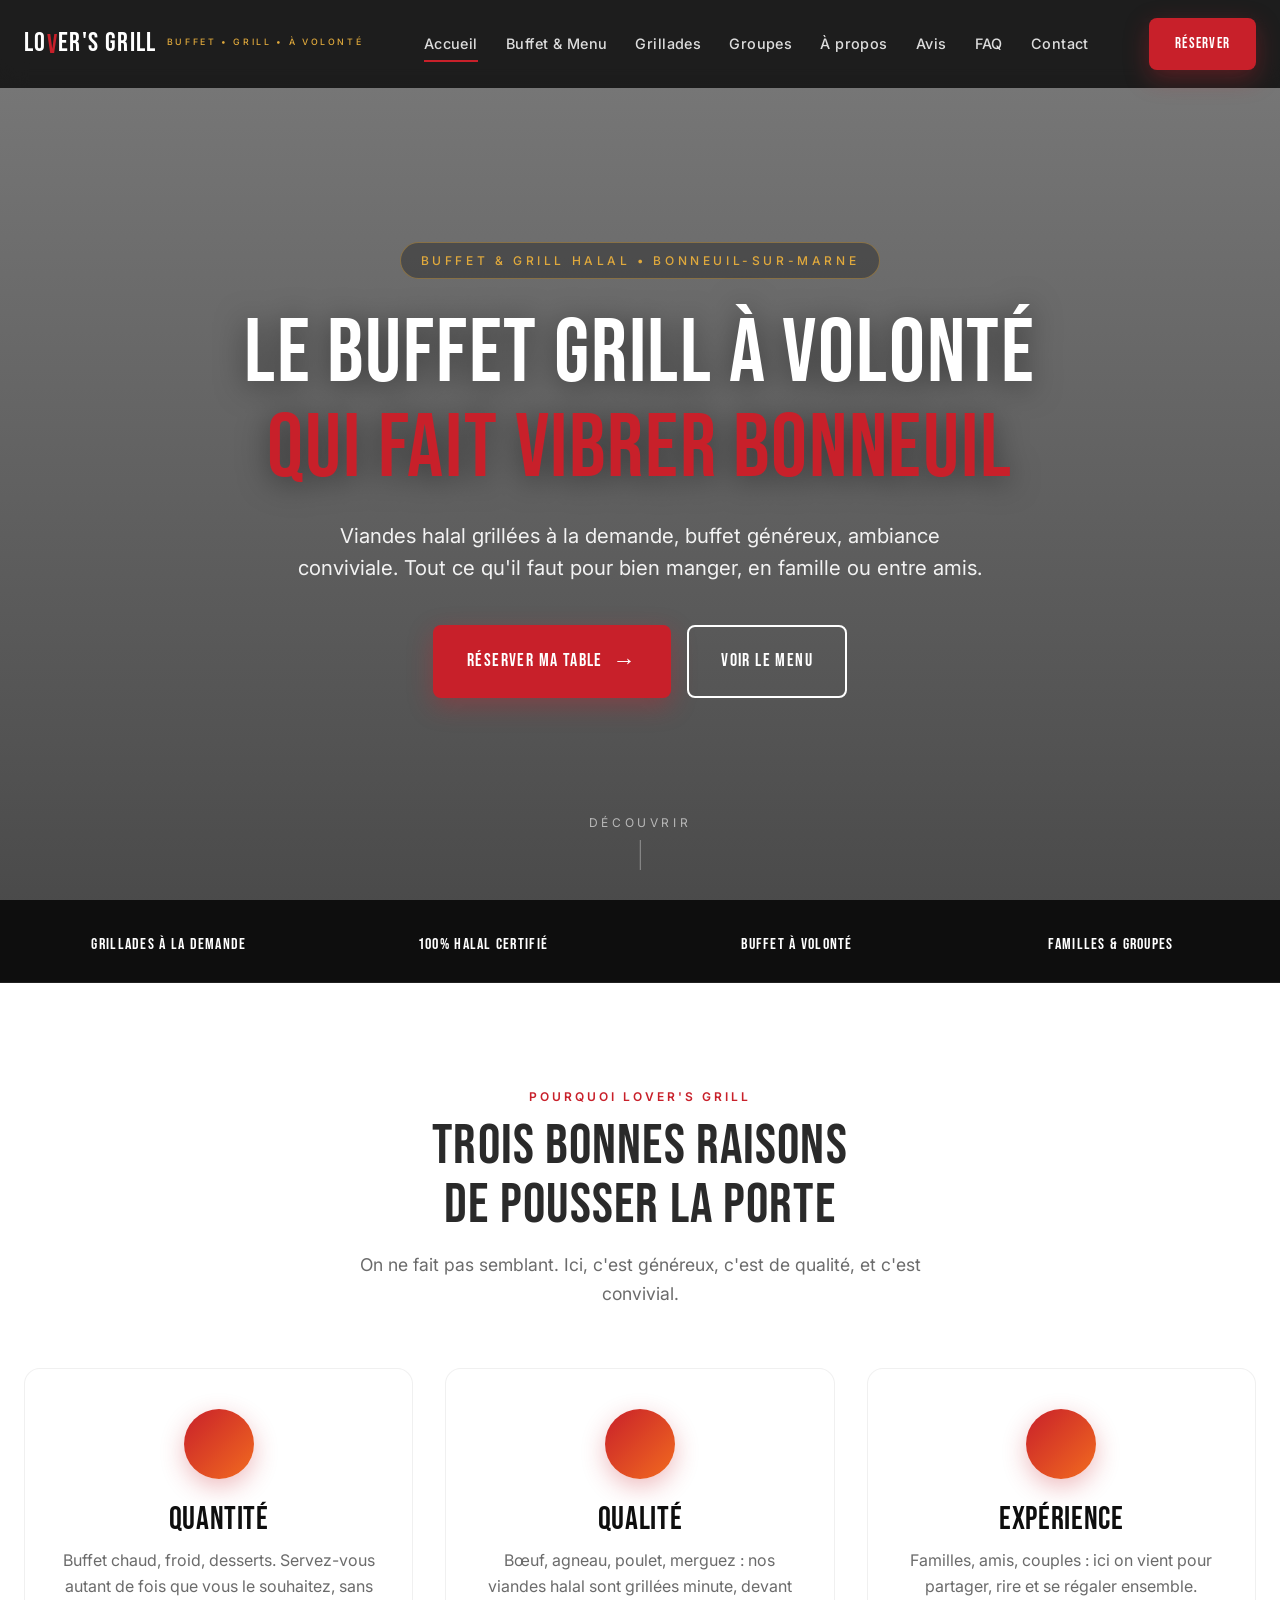
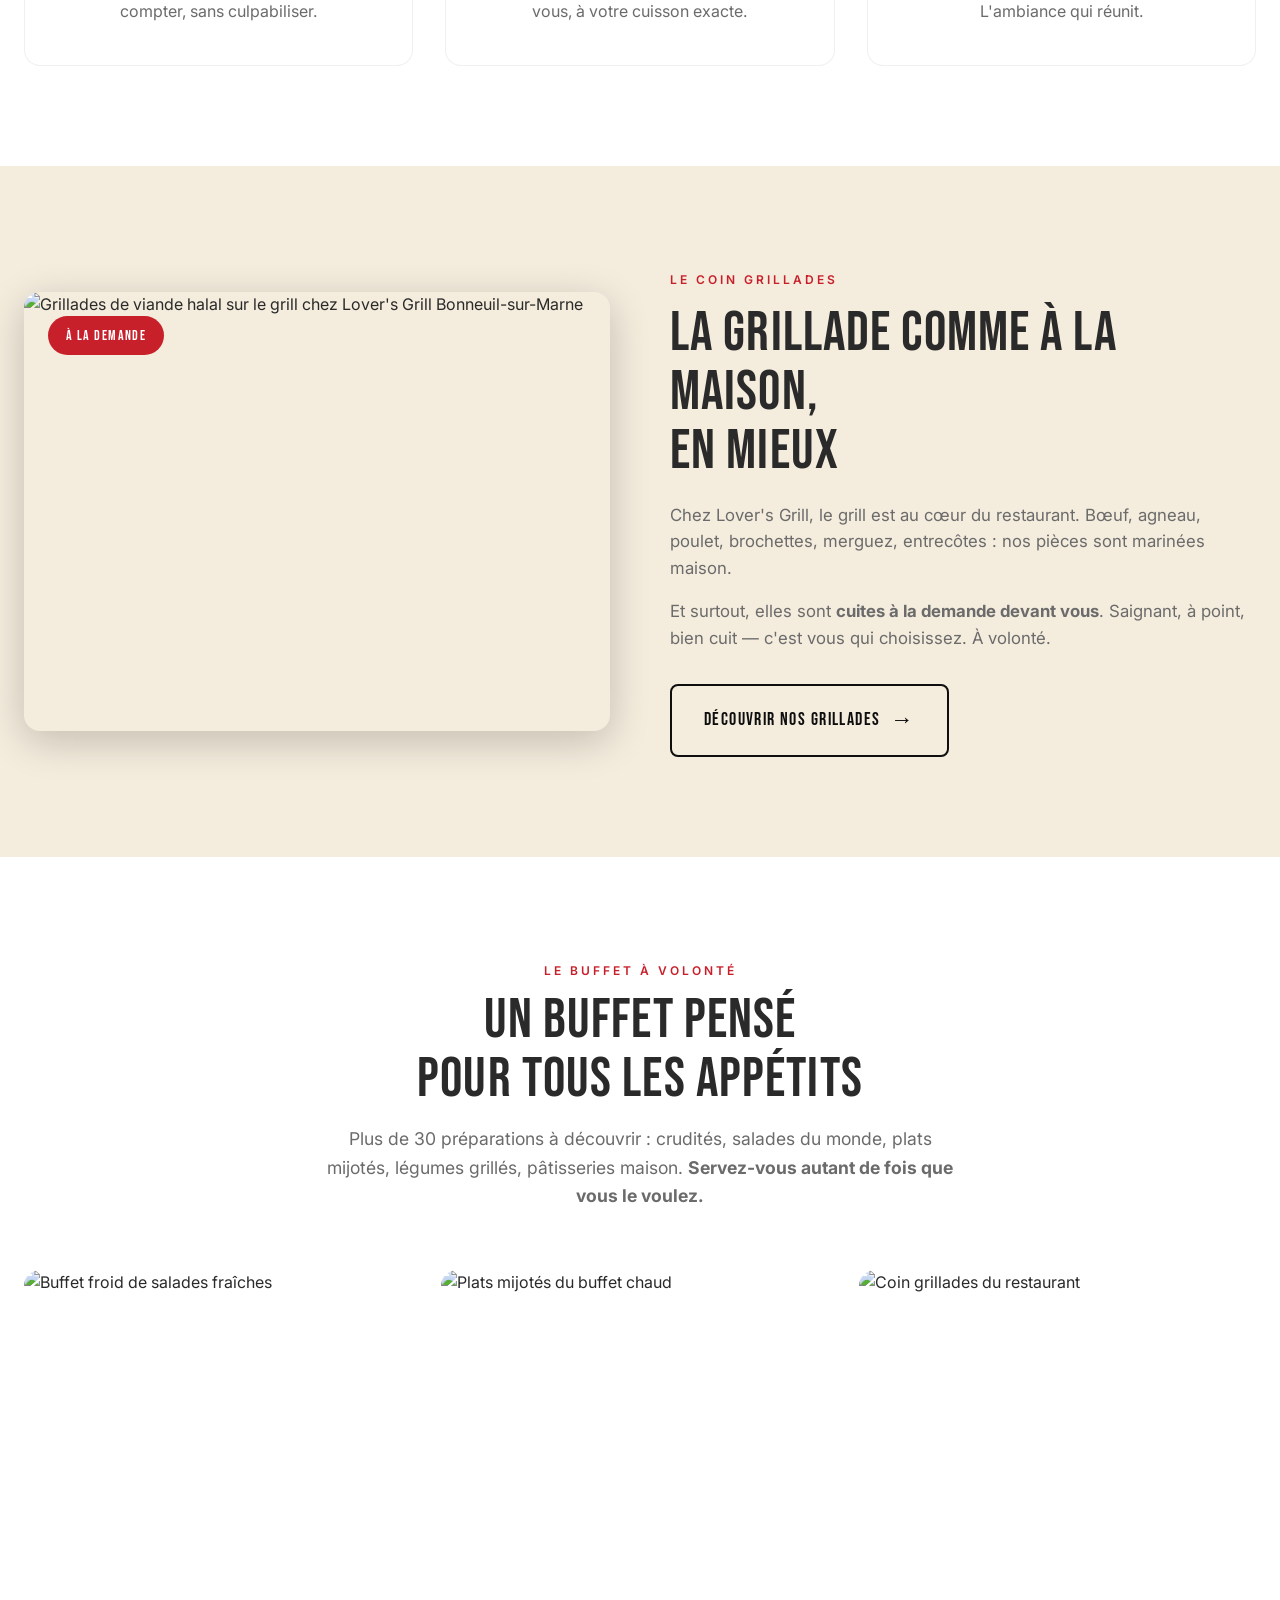
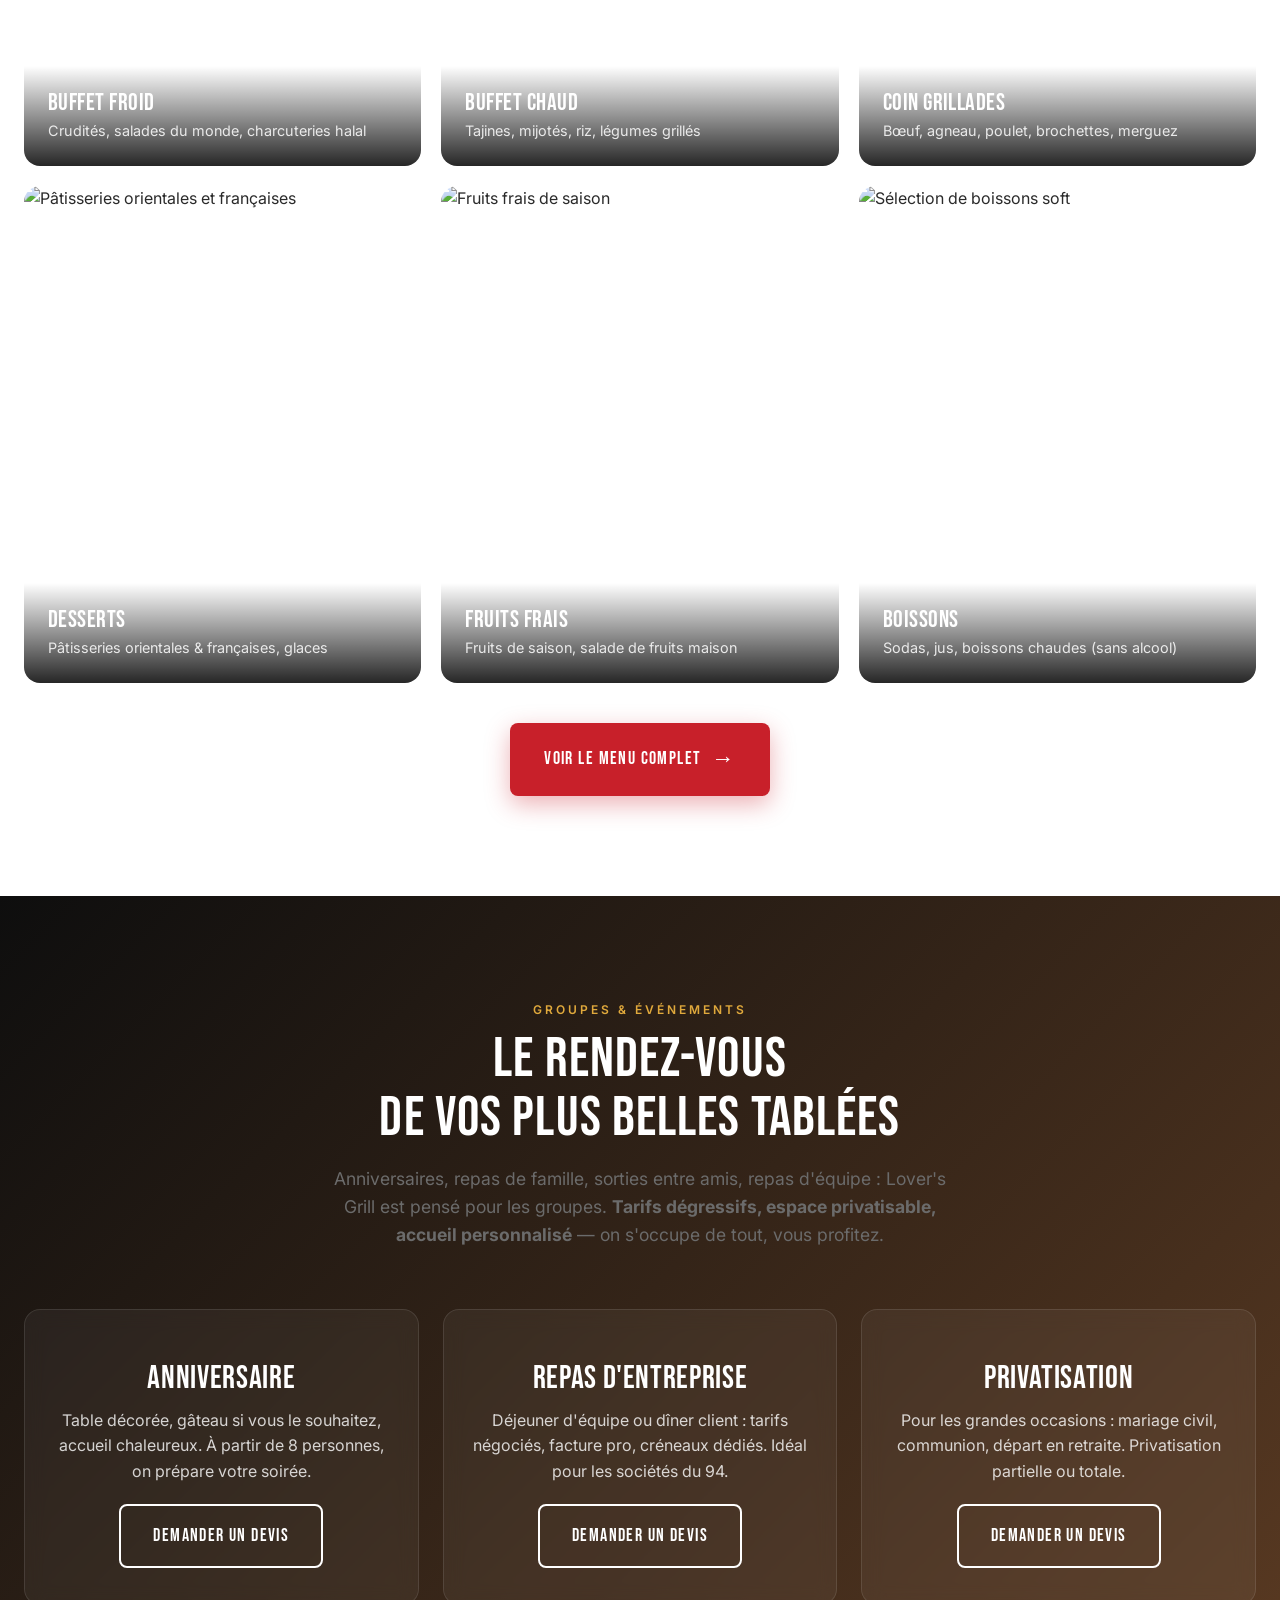
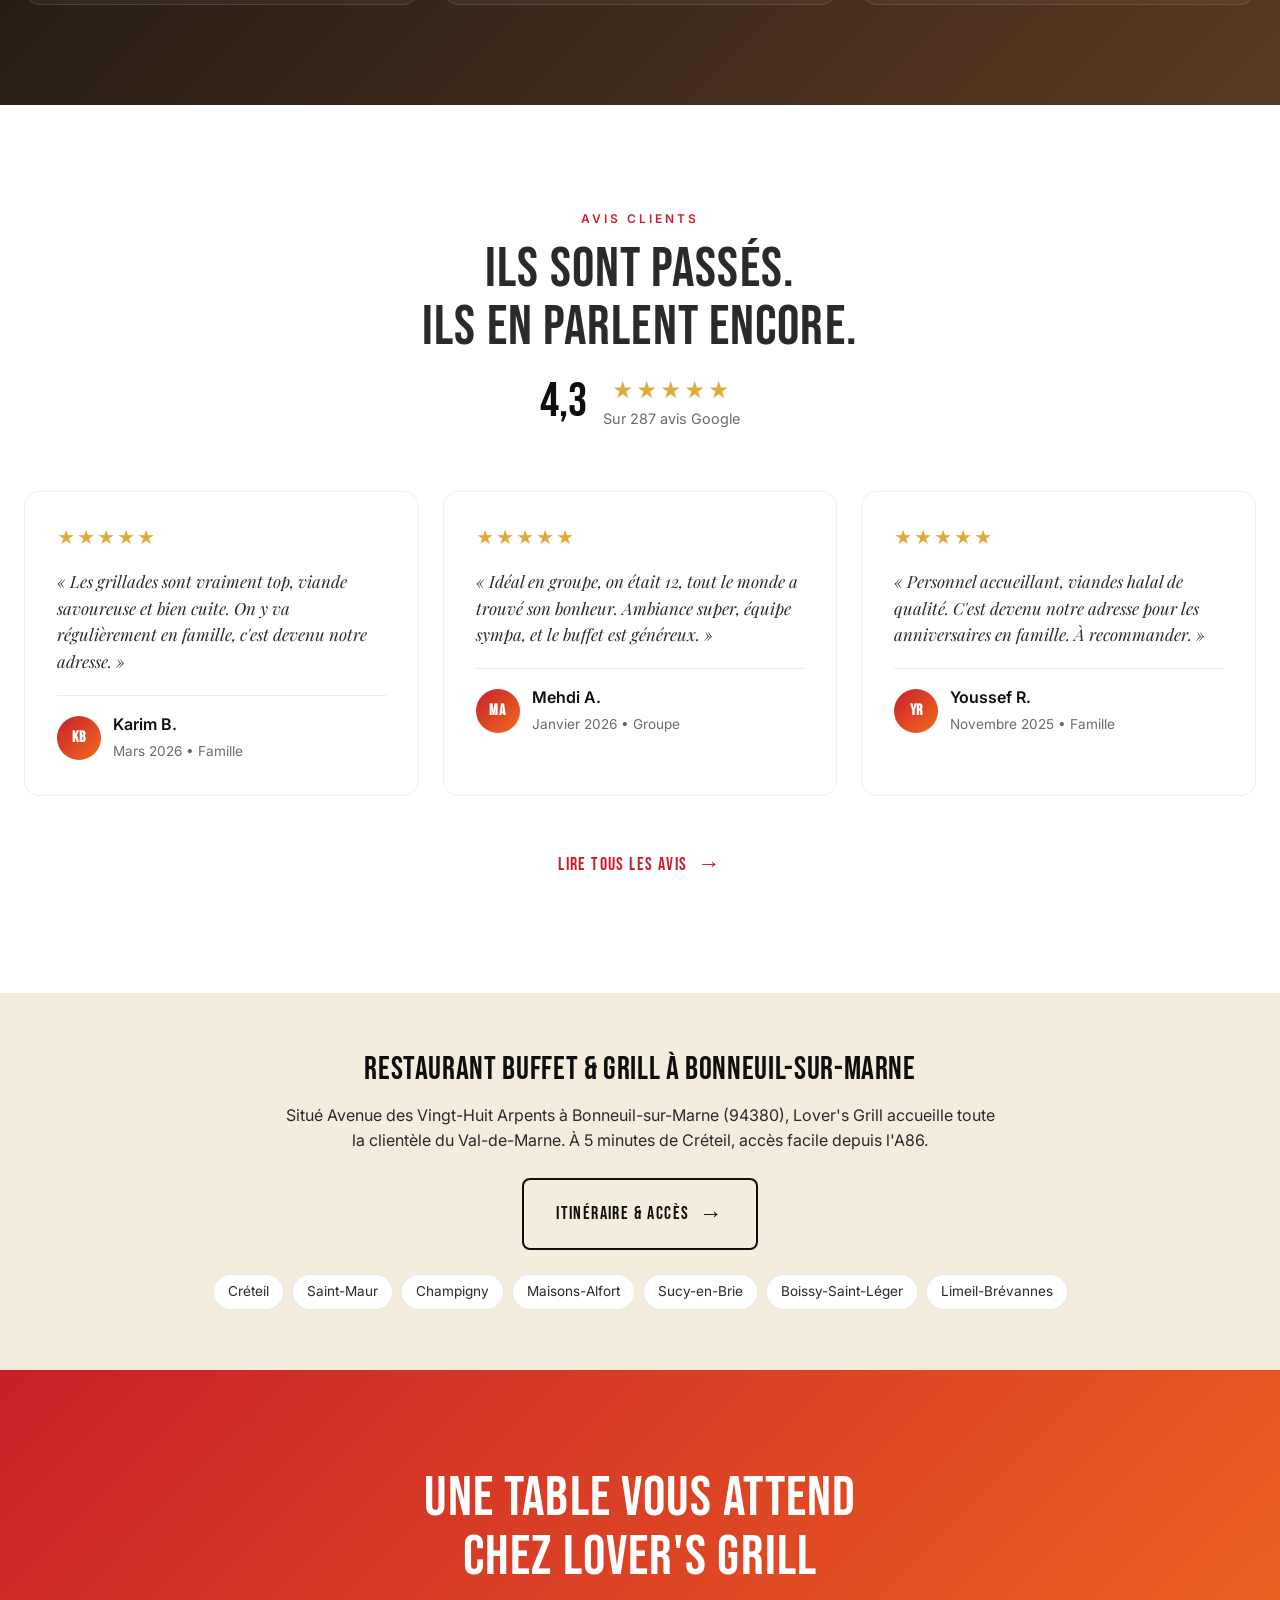
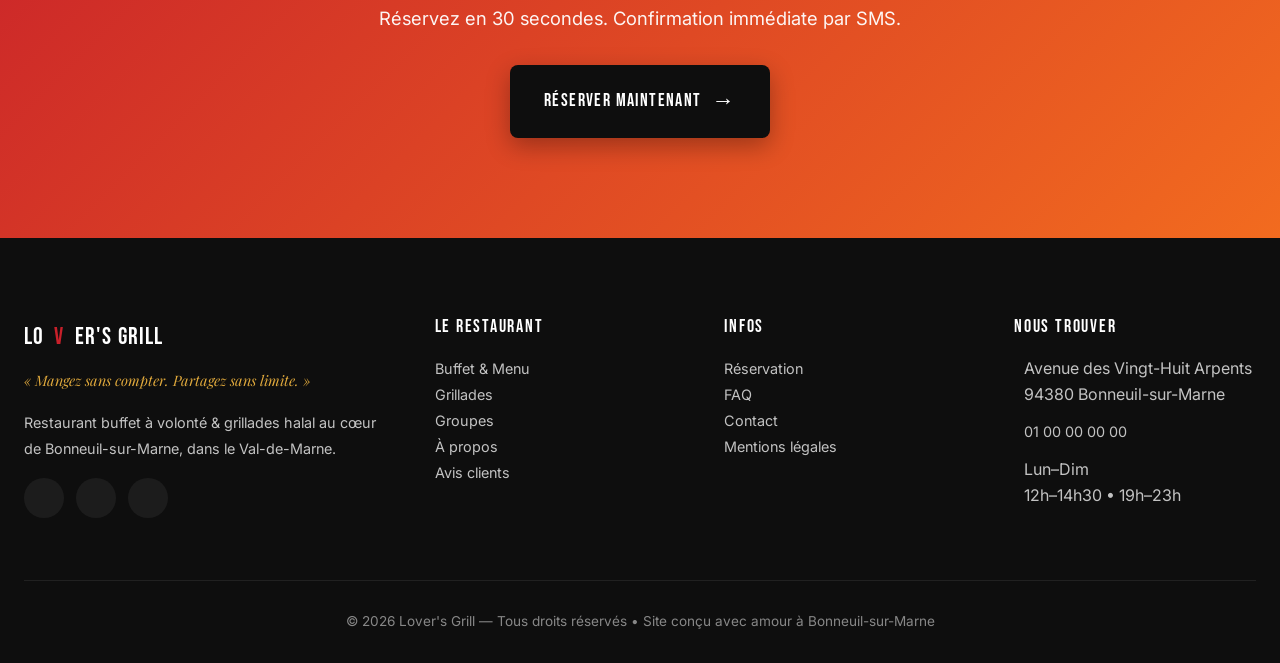
==== commit 42fe1cfc: "Remplacement complet des emojis par des icônes SVG Lucide - Ajout Lucide Icons CDN sur l'ensemble de" ====
--- a/index.html
+++ b/index.html
@@ -83,10 +83,10 @@
 <section class="trust-bar">
   <div class="container">
     <div class="trust-grid">
-      <div class="trust-item"><span class="icon">🔥</span><span class="label">Grillades à la demande</span></div>
-      <div class="trust-item"><span class="icon">🥩</span><span class="label">100% Halal certifié</span></div>
-      <div class="trust-item"><span class="icon">♾️</span><span class="label">Buffet à volonté</span></div>
-      <div class="trust-item"><span class="icon">👨‍👩‍👧</span><span class="label">Familles & groupes</span></div>
+      <div class="trust-item"><span class="icon"><i data-lucide="flame"></i></span><span class="label">Grillades à la demande</span></div>
+      <div class="trust-item"><span class="icon"><i data-lucide="shield-check"></i></span><span class="label">100% Halal certifié</span></div>
+      <div class="trust-item"><span class="icon"><i data-lucide="infinity"></i></span><span class="label">Buffet à volonté</span></div>
+      <div class="trust-item"><span class="icon"><i data-lucide="users"></i></span><span class="label">Familles & groupes</span></div>
     </div>
   </div>
 </section>
@@ -101,17 +101,17 @@
     </div>
     <div class="features-grid">
       <div class="feature-card reveal">
-        <div class="feature-icon">♾️</div>
+        <div class="feature-icon"><i data-lucide="infinity"></i></div>
         <h3>Quantité</h3>
         <p>Buffet chaud, froid, desserts. Servez-vous autant de fois que vous le souhaitez, sans compter, sans culpabiliser.</p>
       </div>
       <div class="feature-card reveal">
-        <div class="feature-icon">🔥</div>
+        <div class="feature-icon"><i data-lucide="flame"></i></div>
         <h3>Qualité</h3>
         <p>Bœuf, agneau, poulet, merguez : nos viandes halal sont grillées minute, devant vous, à votre cuisson exacte.</p>
       </div>
       <div class="feature-card reveal">
-        <div class="feature-icon">❤️</div>
+        <div class="feature-icon"><i data-lucide="heart"></i></div>
         <h3>Expérience</h3>
         <p>Familles, amis, couples : ici on vient pour partager, rire et se régaler ensemble. L'ambiance qui réunit.</p>
       </div>
@@ -206,19 +206,19 @@
     </div>
     <div class="groups-grid">
       <div class="group-card reveal">
-        <span class="emoji">🎂</span>
+        <span class="emoji"><i data-lucide="cake"></i></span>
         <h3>Anniversaire</h3>
         <p>Table décorée, gâteau si vous le souhaitez, accueil chaleureux. À partir de 8 personnes, on prépare votre soirée.</p>
         <a href="groupes-evenements.html" class="btn btn-secondary">Demander un devis</a>
       </div>
       <div class="group-card reveal">
-        <span class="emoji">👔</span>
+        <span class="emoji"><i data-lucide="briefcase"></i></span>
         <h3>Repas d'entreprise</h3>
         <p>Déjeuner d'équipe ou dîner client : tarifs négociés, facture pro, créneaux dédiés. Idéal pour les sociétés du 94.</p>
         <a href="groupes-evenements.html" class="btn btn-secondary">Demander un devis</a>
       </div>
       <div class="group-card reveal">
-        <span class="emoji">🎉</span>
+        <span class="emoji"><i data-lucide="sparkles"></i></span>
         <h3>Privatisation</h3>
         <p>Pour les grandes occasions : mariage civil, communion, départ en retraite. Privatisation partielle ou totale.</p>
         <a href="groupes-evenements.html" class="btn btn-secondary">Demander un devis</a>
@@ -317,9 +317,9 @@
         <p class="baseline">« Mangez sans compter. Partagez sans limite. »</p>
         <p>Restaurant buffet à volonté & grillades halal au cœur de Bonneuil-sur-Marne, dans le Val-de-Marne.</p>
         <div class="socials">
-          <a href="#" aria-label="Instagram">📷</a>
-          <a href="#" aria-label="Facebook">f</a>
-          <a href="#" aria-label="TikTok">♪</a>
+          <a href="#" aria-label="Instagram"><i data-lucide="instagram"></i></a>
+          <a href="#" aria-label="Facebook"><i data-lucide="facebook"></i></a>
+          <a href="#" aria-label="TikTok"><i data-lucide="music"></i></a>
         </div>
       </div>
       <div class="footer-col">
@@ -343,9 +343,9 @@
       </div>
       <div class="footer-col">
         <h4>Nous trouver</h4>
-        <div class="contact-item"><span class="icon">📍</span><span>Avenue des Vingt-Huit Arpents<br>94380 Bonneuil-sur-Marne</span></div>
-        <div class="contact-item"><span class="icon">📞</span><a href="tel:+33100000000">01 00 00 00 00</a></div>
-        <div class="contact-item"><span class="icon">🕐</span><span>Lun–Dim<br>12h–14h30 • 19h–23h</span></div>
+        <div class="contact-item"><span class="icon"><i data-lucide="map-pin"></i></span><span>Avenue des Vingt-Huit Arpents<br>94380 Bonneuil-sur-Marne</span></div>
+        <div class="contact-item"><span class="icon"><i data-lucide="phone"></i></span><a href="tel:+33100000000">01 00 00 00 00</a></div>
+        <div class="contact-item"><span class="icon"><i data-lucide="clock"></i></span><span>Lun–Dim<br>12h–14h30 • 19h–23h</span></div>
       </div>
     </div>
     <div class="footer-bottom">
@@ -356,11 +356,12 @@
 
 <!-- MOBILE STICKY -->
 <div class="mobile-bar">
-  <a href="tel:+33100000000">📞 Appeler</a>
-  <a href="contact.html">📍 Itinéraire</a>
+  <a href="tel:+33100000000"><i data-lucide="phone"></i> Appeler</a>
+  <a href="contact.html"><i data-lucide="map-pin"></i> Itinéraire</a>
   <a href="reservation.html" class="primary">▸ Réserver</a>
 </div>
 
+<script src="https://unpkg.com/lucide@latest/dist/umd/lucide.min.js"></script>
 <script src="assets/script.js"></script>
 </body>
 </html>
--- a/assets/style.css
+++ b/assets/style.css
@@ -1061,6 +1061,22 @@
 .reveal { opacity: 0; transform: translateY(30px); transition: all .8s ease; }
 .reveal.visible { opacity: 1; transform: translateY(0); }
 
+/* ===== ICÔNES SVG (Lucide) — sizing par contexte ===== */
+.lucide { display: inline-block; vertical-align: middle; flex-shrink: 0; }
+.trust-item .icon svg          { width: 1.9rem; height: 1.9rem; }
+.feature-icon svg              { width: 2rem; height: 2rem; }
+.group-card .emoji svg         { width: 2.4rem; height: 2.4rem; }
+.value-card .icon-circle svg   { width: 2rem; height: 2rem; }
+.contact-item .icon svg        { width: 1.3rem; height: 1.3rem; vertical-align: middle; }
+.socials a svg                 { width: 1rem; height: 1rem; }
+.mobile-bar a svg              { width: 1rem; height: 1rem; vertical-align: middle; margin-right: 2px; }
+.tab-emoji svg                 { width: 1.2rem; height: 1.2rem; }
+.ornament-line svg             { width: 1.5rem; height: 1.5rem; color: var(--or); }
+.faq-category svg              { width: 1.3rem; height: 1.3rem; vertical-align: middle; margin-right: 6px; }
+.btn svg                       { width: 1.1em; height: 1.1em; vertical-align: middle; }
+.social-icon-lg                { display: flex; align-items: center; justify-content: center; }
+.social-icon-lg svg            { width: 2.5rem; height: 2.5rem; }
+
 /* =========================================================
    BUFFET — Refonte luxe
    ========================================================= */
